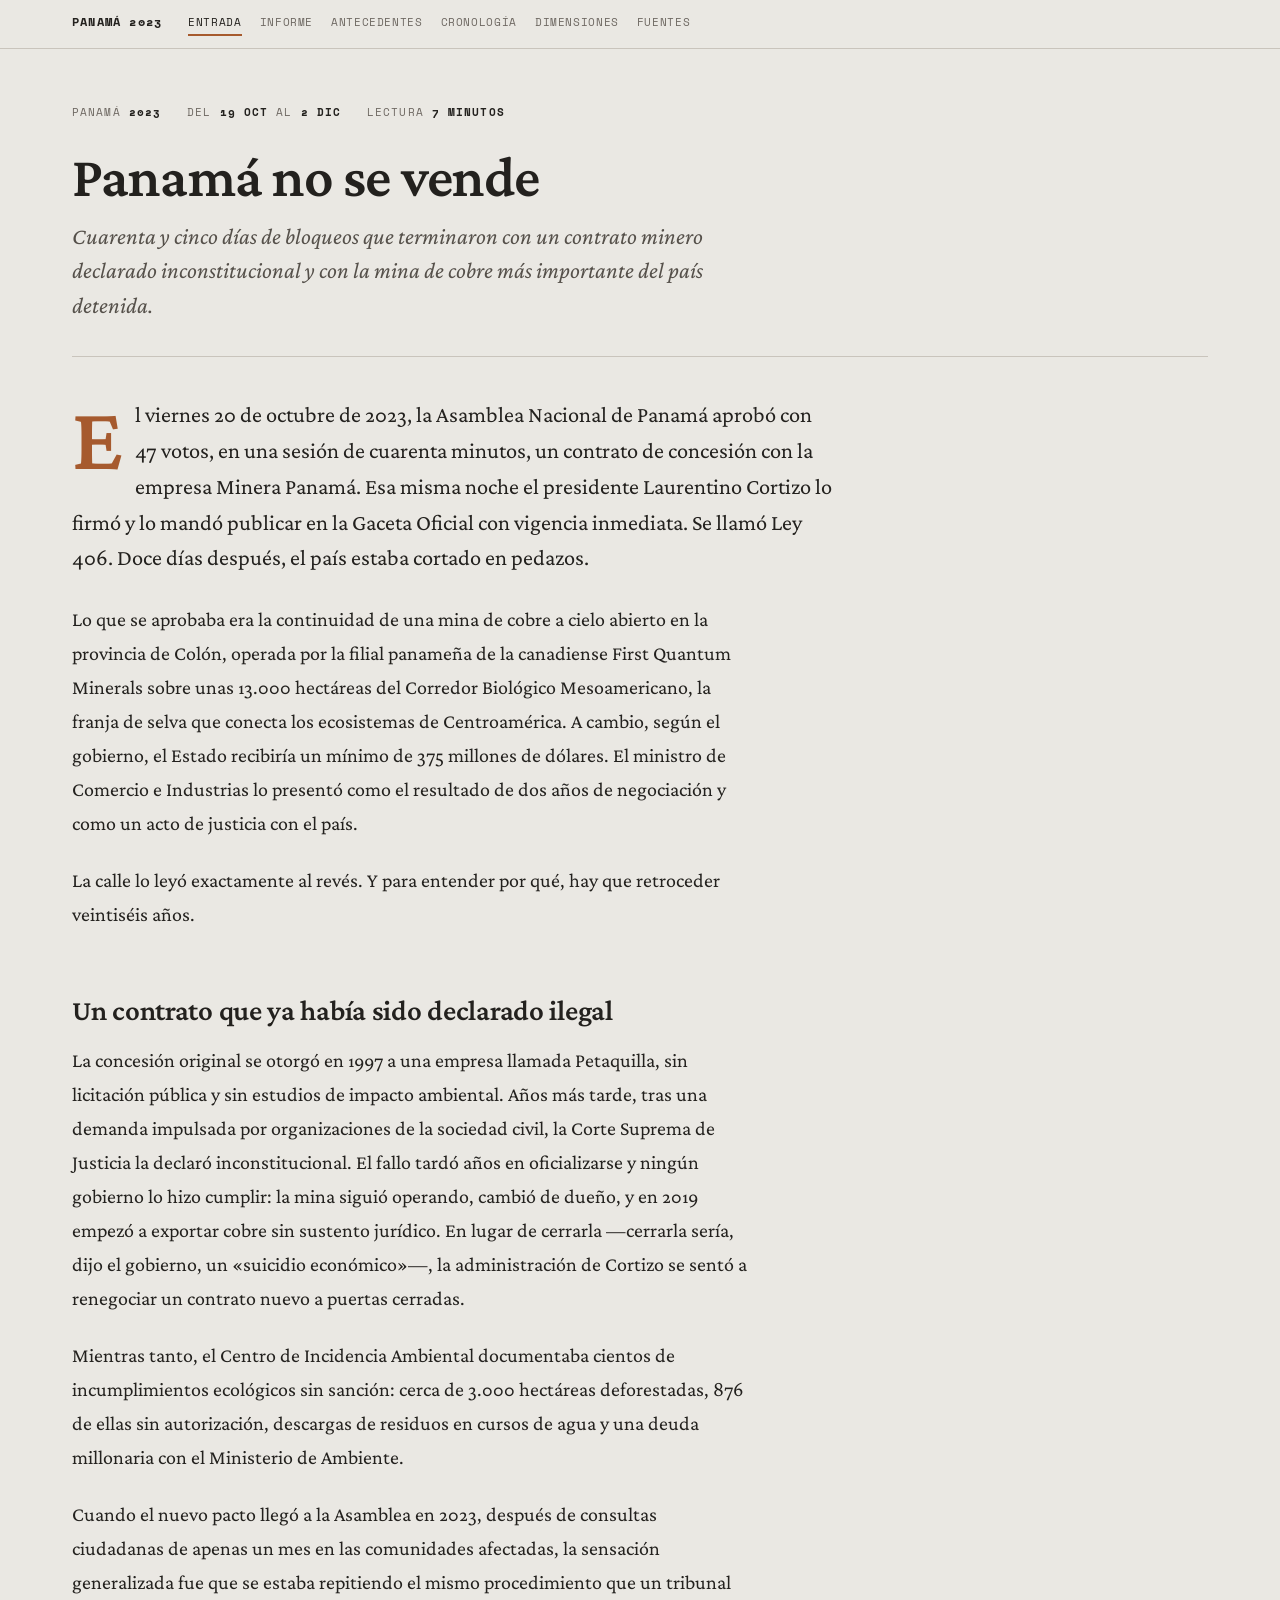
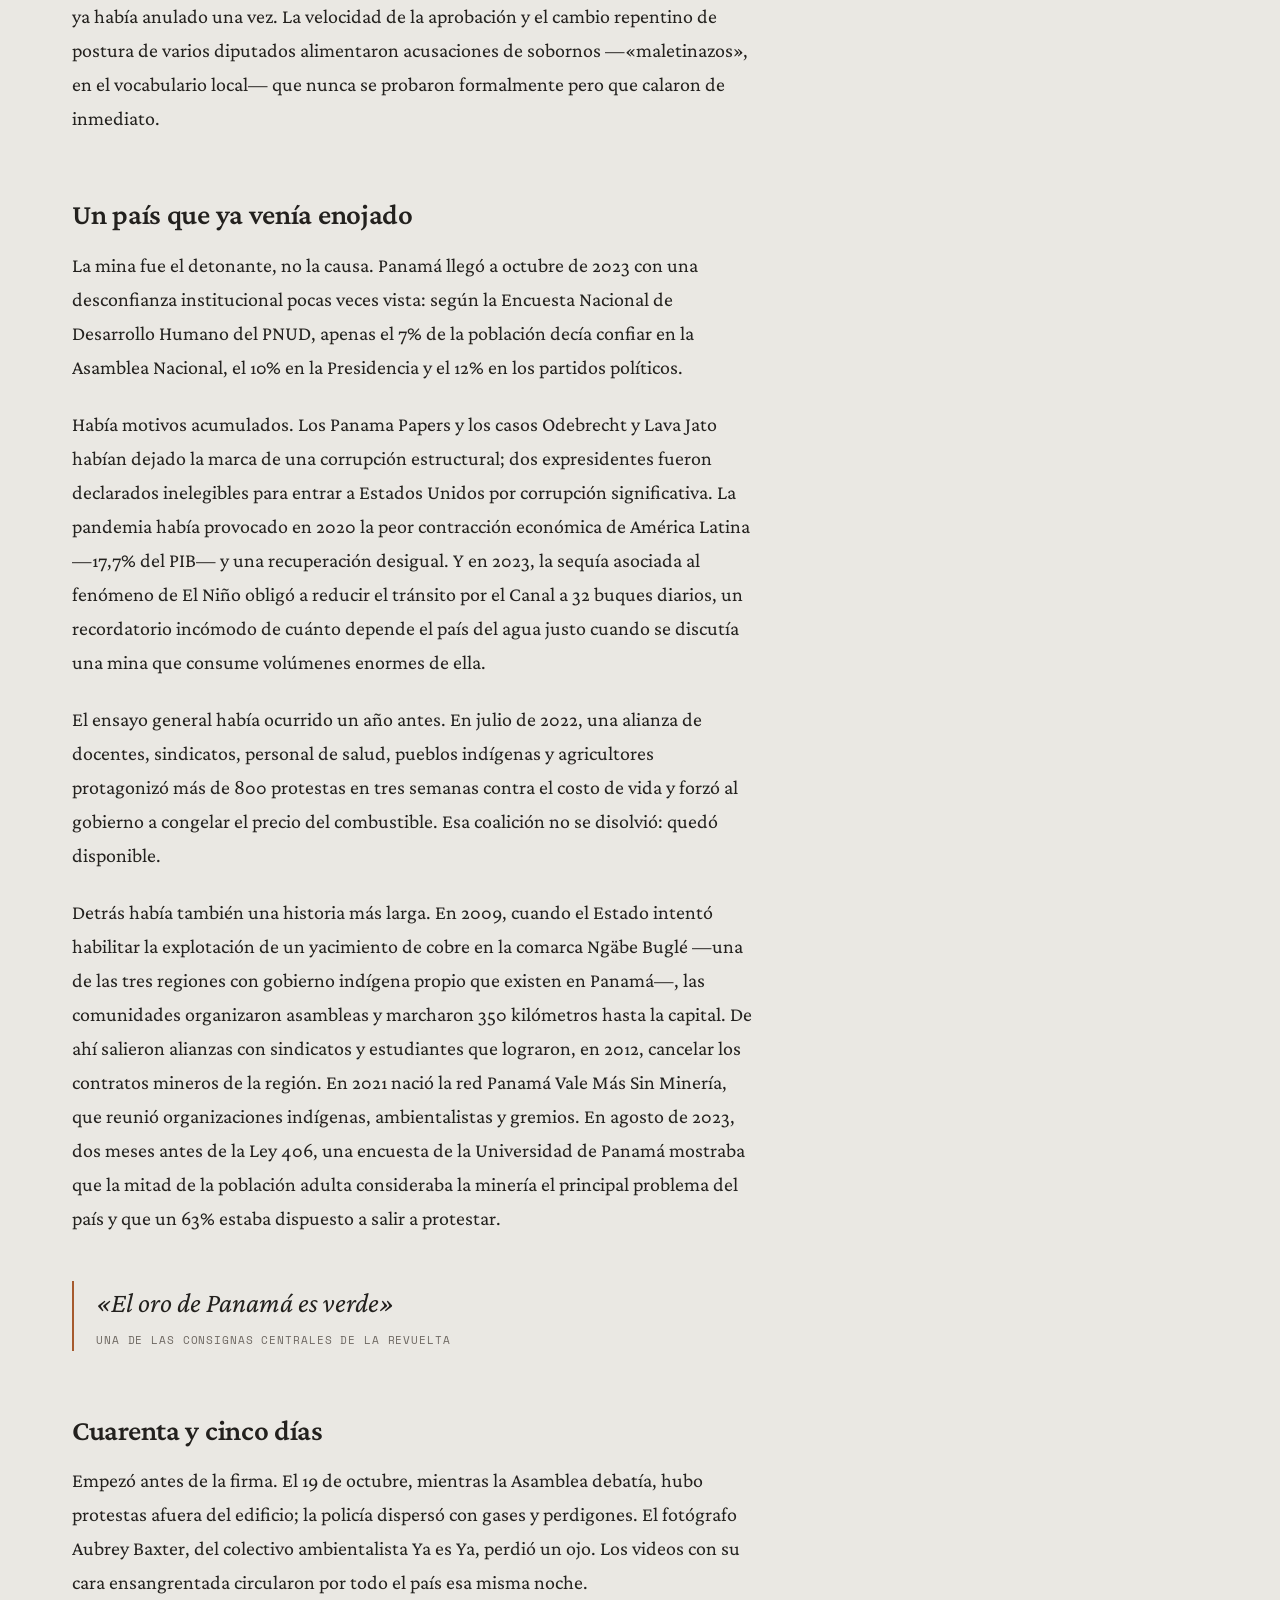
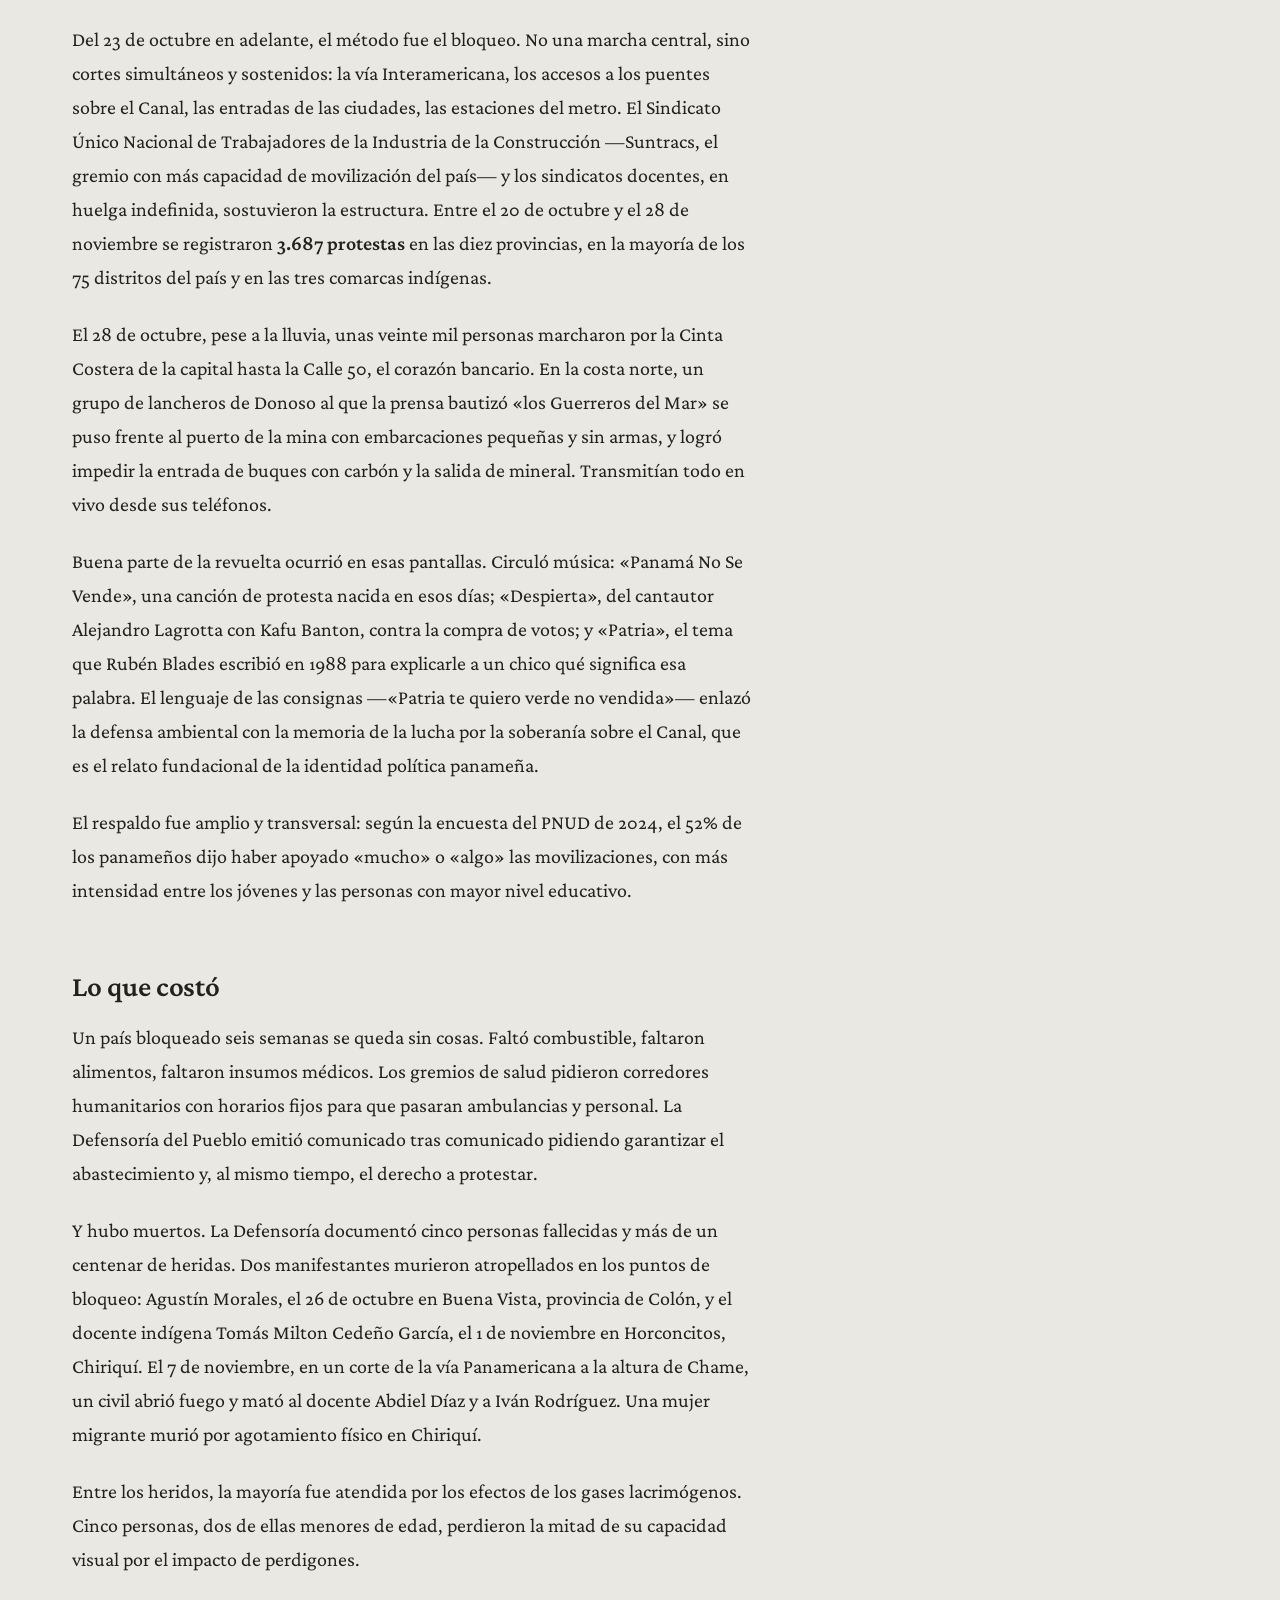
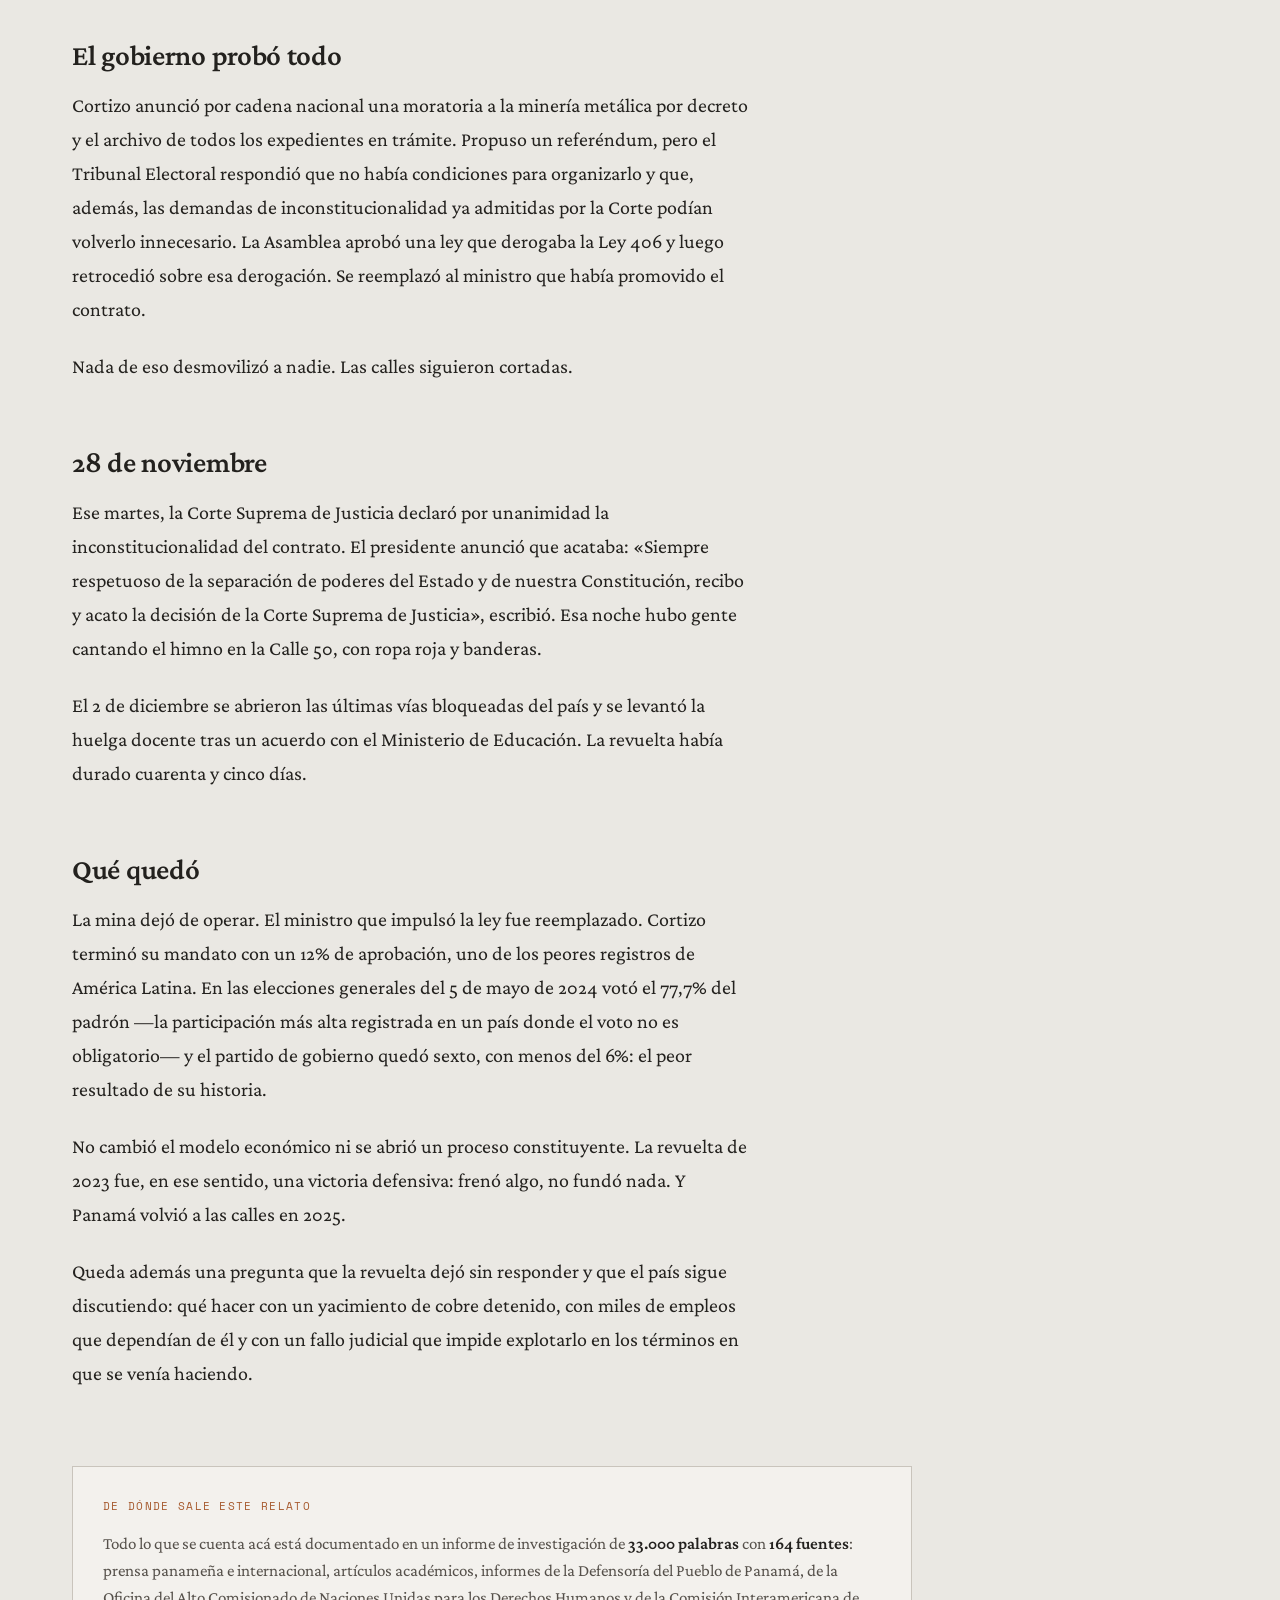
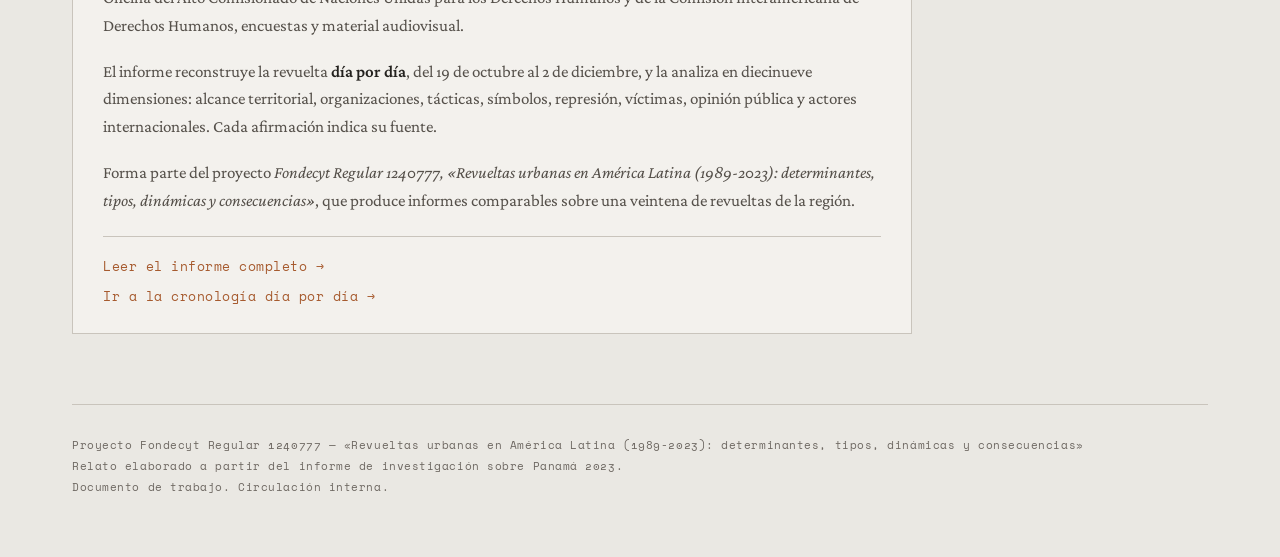
==== index.html @ fc060b1b "Informe Panamá 2023 en versión web Entrada de divulgación (relato de 1.650 palabras) sobre el inform" ====
<!doctype html>
<html lang="es">
<head>
  <meta charset="utf-8">
  <meta name="viewport" content="width=device-width, initial-scale=1">
  <title>Panamá no se vende · La revuelta de 2023</title>
  <meta name="description" content="Cuarenta y cinco días de 2023 que terminaron con el contrato minero declarado inconstitucional y la mina detenida. Relato basado en un informe de investigación de 33.000 palabras.">
  <meta name="robots" content="noindex, nofollow">
  <meta property="og:title" content="Panamá no se vende · La revuelta de 2023">
  <meta property="og:description" content="Un contrato aprobado en cuarenta minutos, cuarenta y cinco días de bloqueos y un fallo unánime de la Corte Suprema.">
  <meta property="og:type" content="article">
  <link rel="preconnect" href="https://fonts.googleapis.com">
  <link rel="preconnect" href="https://fonts.gstatic.com" crossorigin>
  <link href="https://fonts.googleapis.com/css2?family=Crimson+Pro:ital,wght@0,400;0,600;1,400;1,600&family=Space+Mono:wght@400;700&display=swap" rel="stylesheet">
  <link rel="stylesheet" href="estilos.css">
</head>
<body>

  <header class="barra">
    <div class="barra-interna">
      <a class="marca" href="index.html">Panamá 2023</a>
      <nav>
        <a href="index.html" aria-current="page">Entrada</a>
        <a href="informe.html">Informe</a>
        <a href="antecedentes.html">Antecedentes</a>
        <a href="cronologia.html">Cronología</a>
        <a href="dimensiones.html">Dimensiones</a>
        <a href="fuentes.html">Fuentes</a>
      </nav>
    </div>
  </header>

  <div class="envoltorio">

    <div class="encabezado">
      <div class="ficha">
        <span>Panamá <b>2023</b></span>
        <span>Del <b>19 oct</b> al <b>2 dic</b></span>
        <span>Lectura <b>7 minutos</b></span>
      </div>
      <h1>Panamá no se vende</h1>
      <p class="bajada">Cuarenta y cinco días de bloqueos que terminaron con un contrato minero declarado inconstitucional y con la mina de cobre más importante del país detenida.</p>
    </div>

    <article class="pieza">

      <p class="lead">El viernes 20 de octubre de 2023, la Asamblea Nacional de Panamá aprobó con 47 votos, en una sesión de cuarenta minutos, un contrato de concesión con la empresa Minera Panamá. Esa misma noche el presidente Laurentino Cortizo lo firmó y lo mandó publicar en la Gaceta Oficial con vigencia inmediata. Se llamó Ley 406. Doce días después, el país estaba cortado en pedazos.</p>

      <p>Lo que se aprobaba era la continuidad de una mina de cobre a cielo abierto en la provincia de Colón, operada por la filial panameña de la canadiense First Quantum Minerals sobre unas 13.000 hectáreas del Corredor Biológico Mesoamericano, la franja de selva que conecta los ecosistemas de Centroamérica. A cambio, según el gobierno, el Estado recibiría un mínimo de 375 millones de dólares. El ministro de Comercio e Industrias lo presentó como el resultado de dos años de negociación y como un acto de justicia con el país.</p>

      <p>La calle lo leyó exactamente al revés. Y para entender por qué, hay que retroceder veintiséis años.</p>

      <h2>Un contrato que ya había sido declarado ilegal</h2>

      <p>La concesión original se otorgó en 1997 a una empresa llamada Petaquilla, sin licitación pública y sin estudios de impacto ambiental. Años más tarde, tras una demanda impulsada por organizaciones de la sociedad civil, la Corte Suprema de Justicia la declaró inconstitucional. El fallo tardó años en oficializarse y ningún gobierno lo hizo cumplir: la mina siguió operando, cambió de dueño, y en 2019 empezó a exportar cobre sin sustento jurídico. En lugar de cerrarla —cerrarla sería, dijo el gobierno, un «suicidio económico»—, la administración de Cortizo se sentó a renegociar un contrato nuevo a puertas cerradas.</p>

      <p>Mientras tanto, el Centro de Incidencia Ambiental documentaba cientos de incumplimientos ecológicos sin sanción: cerca de 3.000 hectáreas deforestadas, 876 de ellas sin autorización, descargas de residuos en cursos de agua y una deuda millonaria con el Ministerio de Ambiente.</p>

      <p>Cuando el nuevo pacto llegó a la Asamblea en 2023, después de consultas ciudadanas de apenas un mes en las comunidades afectadas, la sensación generalizada fue que se estaba repitiendo el mismo procedimiento que un tribunal ya había anulado una vez. La velocidad de la aprobación y el cambio repentino de postura de varios diputados alimentaron acusaciones de sobornos —«maletinazos», en el vocabulario local— que nunca se probaron formalmente pero que calaron de inmediato.</p>

      <h2>Un país que ya venía enojado</h2>

      <p>La mina fue el detonante, no la causa. Panamá llegó a octubre de 2023 con una desconfianza institucional pocas veces vista: según la Encuesta Nacional de Desarrollo Humano del PNUD, apenas el 7% de la población decía confiar en la Asamblea Nacional, el 10% en la Presidencia y el 12% en los partidos políticos.</p>

      <p>Había motivos acumulados. Los Panama Papers y los casos Odebrecht y Lava Jato habían dejado la marca de una corrupción estructural; dos expresidentes fueron declarados inelegibles para entrar a Estados Unidos por corrupción significativa. La pandemia había provocado en 2020 la peor contracción económica de América Latina —17,7% del PIB— y una recuperación desigual. Y en 2023, la sequía asociada al fenómeno de El Niño obligó a reducir el tránsito por el Canal a 32 buques diarios, un recordatorio incómodo de cuánto depende el país del agua justo cuando se discutía una mina que consume volúmenes enormes de ella.</p>

      <p>El ensayo general había ocurrido un año antes. En julio de 2022, una alianza de docentes, sindicatos, personal de salud, pueblos indígenas y agricultores protagonizó más de 800 protestas en tres semanas contra el costo de vida y forzó al gobierno a congelar el precio del combustible. Esa coalición no se disolvió: quedó disponible.</p>

      <p>Detrás había también una historia más larga. En 2009, cuando el Estado intentó habilitar la explotación de un yacimiento de cobre en la comarca Ngäbe Buglé —una de las tres regiones con gobierno indígena propio que existen en Panamá—, las comunidades organizaron asambleas y marcharon 350 kilómetros hasta la capital. De ahí salieron alianzas con sindicatos y estudiantes que lograron, en 2012, cancelar los contratos mineros de la región. En 2021 nació la red Panamá Vale Más Sin Minería, que reunió organizaciones indígenas, ambientalistas y gremios. En agosto de 2023, dos meses antes de la Ley 406, una encuesta de la Universidad de Panamá mostraba que la mitad de la población adulta consideraba la minería el principal problema del país y que un 63% estaba dispuesto a salir a protestar.</p>

      <div class="destacado">
        «El oro de Panamá es verde»
        <cite>Una de las consignas centrales de la revuelta</cite>
      </div>

      <h2>Cuarenta y cinco días</h2>

      <p>Empezó antes de la firma. El 19 de octubre, mientras la Asamblea debatía, hubo protestas afuera del edificio; la policía dispersó con gases y perdigones. El fotógrafo Aubrey Baxter, del colectivo ambientalista Ya es Ya, perdió un ojo. Los videos con su cara ensangrentada circularon por todo el país esa misma noche.</p>

      <p>Del 23 de octubre en adelante, el método fue el bloqueo. No una marcha central, sino cortes simultáneos y sostenidos: la vía Interamericana, los accesos a los puentes sobre el Canal, las entradas de las ciudades, las estaciones del metro. El Sindicato Único Nacional de Trabajadores de la Industria de la Construcción —Suntracs, el gremio con más capacidad de movilización del país— y los sindicatos docentes, en huelga indefinida, sostuvieron la estructura. Entre el 20 de octubre y el 28 de noviembre se registraron <b>3.687 protestas</b> en las diez provincias, en la mayoría de los 75 distritos del país y en las tres comarcas indígenas.</p>

      <p>El 28 de octubre, pese a la lluvia, unas veinte mil personas marcharon por la Cinta Costera de la capital hasta la Calle 50, el corazón bancario. En la costa norte, un grupo de lancheros de Donoso al que la prensa bautizó «los Guerreros del Mar» se puso frente al puerto de la mina con embarcaciones pequeñas y sin armas, y logró impedir la entrada de buques con carbón y la salida de mineral. Transmitían todo en vivo desde sus teléfonos.</p>

      <p>Buena parte de la revuelta ocurrió en esas pantallas. Circuló música: «Panamá No Se Vende», una canción de protesta nacida en esos días; «Despierta», del cantautor Alejandro Lagrotta con Kafu Banton, contra la compra de votos; y «Patria», el tema que Rubén Blades escribió en 1988 para explicarle a un chico qué significa esa palabra. El lenguaje de las consignas —«Patria te quiero verde no vendida»— enlazó la defensa ambiental con la memoria de la lucha por la soberanía sobre el Canal, que es el relato fundacional de la identidad política panameña.</p>

      <p>El respaldo fue amplio y transversal: según la encuesta del PNUD de 2024, el 52% de los panameños dijo haber apoyado «mucho» o «algo» las movilizaciones, con más intensidad entre los jóvenes y las personas con mayor nivel educativo.</p>

      <h2>Lo que costó</h2>

      <p>Un país bloqueado seis semanas se queda sin cosas. Faltó combustible, faltaron alimentos, faltaron insumos médicos. Los gremios de salud pidieron corredores humanitarios con horarios fijos para que pasaran ambulancias y personal. La Defensoría del Pueblo emitió comunicado tras comunicado pidiendo garantizar el abastecimiento y, al mismo tiempo, el derecho a protestar.</p>

      <p>Y hubo muertos. La Defensoría documentó cinco personas fallecidas y más de un centenar de heridas. Dos manifestantes murieron atropellados en los puntos de bloqueo: Agustín Morales, el 26 de octubre en Buena Vista, provincia de Colón, y el docente indígena Tomás Milton Cedeño García, el 1 de noviembre en Horconcitos, Chiriquí. El 7 de noviembre, en un corte de la vía Panamericana a la altura de Chame, un civil abrió fuego y mató al docente Abdiel Díaz y a Iván Rodríguez. Una mujer migrante murió por agotamiento físico en Chiriquí.</p>

      <p>Entre los heridos, la mayoría fue atendida por los efectos de los gases lacrimógenos. Cinco personas, dos de ellas menores de edad, perdieron la mitad de su capacidad visual por el impacto de perdigones.</p>

      <h2>El gobierno probó todo</h2>

      <p>Cortizo anunció por cadena nacional una moratoria a la minería metálica por decreto y el archivo de todos los expedientes en trámite. Propuso un referéndum, pero el Tribunal Electoral respondió que no había condiciones para organizarlo y que, además, las demandas de inconstitucionalidad ya admitidas por la Corte podían volverlo innecesario. La Asamblea aprobó una ley que derogaba la Ley 406 y luego retrocedió sobre esa derogación. Se reemplazó al ministro que había promovido el contrato.</p>

      <p>Nada de eso desmovilizó a nadie. Las calles siguieron cortadas.</p>

      <h2>28 de noviembre</h2>

      <p>Ese martes, la Corte Suprema de Justicia declaró por unanimidad la inconstitucionalidad del contrato. El presidente anunció que acataba: «Siempre respetuoso de la separación de poderes del Estado y de nuestra Constitución, recibo y acato la decisión de la Corte Suprema de Justicia», escribió. Esa noche hubo gente cantando el himno en la Calle 50, con ropa roja y banderas.</p>

      <p>El 2 de diciembre se abrieron las últimas vías bloqueadas del país y se levantó la huelga docente tras un acuerdo con el Ministerio de Educación. La revuelta había durado cuarenta y cinco días.</p>

      <h2>Qué quedó</h2>

      <p>La mina dejó de operar. El ministro que impulsó la ley fue reemplazado. Cortizo terminó su mandato con un 12% de aprobación, uno de los peores registros de América Latina. En las elecciones generales del 5 de mayo de 2024 votó el 77,7% del padrón —la participación más alta registrada en un país donde el voto no es obligatorio— y el partido de gobierno quedó sexto, con menos del 6%: el peor resultado de su historia.</p>

      <p>No cambió el modelo económico ni se abrió un proceso constituyente. La revuelta de 2023 fue, en ese sentido, una victoria defensiva: frenó algo, no fundó nada. Y Panamá volvió a las calles en 2025.</p>

      <p>Queda además una pregunta que la revuelta dejó sin responder y que el país sigue discutiendo: qué hacer con un yacimiento de cobre detenido, con miles de empleos que dependían de él y con un fallo judicial que impide explotarlo en los términos en que se venía haciendo.</p>

    </article>

    <div class="puerta">
      <span class="etiqueta">De dónde sale este relato</span>
      <p>Todo lo que se cuenta acá está documentado en un informe de investigación de <b>33.000 palabras</b> con <b>164 fuentes</b>: prensa panameña e internacional, artículos académicos, informes de la Defensoría del Pueblo de Panamá, de la Oficina del Alto Comisionado de Naciones Unidas para los Derechos Humanos y de la Comisión Interamericana de Derechos Humanos, encuestas y material audiovisual.</p>
      <p>El informe reconstruye la revuelta <b>día por día</b>, del 19 de octubre al 2 de diciembre, y la analiza en diecinueve dimensiones: alcance territorial, organizaciones, tácticas, símbolos, represión, víctimas, opinión pública y actores internacionales. Cada afirmación indica su fuente.</p>
      <p>Forma parte del proyecto <em>Fondecyt Regular 1240777, «Revueltas urbanas en América Latina (1989-2023): determinantes, tipos, dinámicas y consecuencias»</em>, que produce informes comparables sobre una veintena de revueltas de la región.</p>
      <p class="acceso">
        <a href="informe.html">Leer el informe completo →</a>
        <a href="cronologia.html">Ir a la cronología día por día →</a>
      </p>
    </div>

    <footer>
      Proyecto Fondecyt Regular 1240777 — «Revueltas urbanas en América Latina (1989-2023): determinantes, tipos, dinámicas y consecuencias»<br>
      Relato elaborado a partir del informe de investigación sobre Panamá 2023.<br>
      Documento de trabajo. Circulación interna.
    </footer>

  </div>

</body>
</html>
---- estilos.css ----
/* =========================================================================
   Informe sobre la revuelta urbana en Panamá, 2023
   Estética: "Expediente"
   Toda la apariencia del sitio vive en este archivo. Si querés cambiar un
   color o un tamaño de letra, se cambia acá una vez y se aplica a las
   cinco páginas.
   ========================================================================= */

/* ---- 1. Las variables -------------------------------------------------
   Son los colores y medidas con nombre. En vez de escribir #A65A2E en
   cuarenta lugares, lo escribimos una vez acá y después lo llamamos
   var(--cobre). Cambiás esta línea y cambia todo el sitio.            */

:root {
  --papel:        #EAE8E3;  /* fondo: gris papel, no blanco puro */
  --papel-alto:   #F3F1ED;  /* fondo de bloques destacados */
  --tinta:        #23211E;  /* texto principal, casi negro */
  --tinta-suave:  #55504A;  /* bajadas, texto secundario */
  --tinta-tenue:  #6E6862;  /* citas, créditos, metadata */
  --linea:        #C9C4BC;  /* separadores */

  --cobre:        #A65A2E;  /* el acento: el metal en disputa */
  --verdin:       #4E7A63;  /* el cobre oxidado: enlaces ya visitados */

  --serif: 'Crimson Pro', Georgia, 'Times New Roman', serif;
  --mono:  'Space Mono', 'Courier New', monospace;

  --columna: 34em;          /* ancho de lectura: ~68 caracteres por línea */
}

/* ---- 2. Base ---------------------------------------------------------- */

* { box-sizing: border-box; }

html { -webkit-text-size-adjust: 100%; }

body {
  margin: 0;
  background: var(--papel);
  color: var(--tinta);
  font-family: var(--serif);
  /* la letra crece con la pantalla: en celular 17,5px da ~40 caracteres
     por línea, que es lo cómodo ahí; en escritorio 20px da ~68 */
  font-size: 17.5px;
  line-height: 1.68;
  /* ligaduras y números viejos: detalle tipográfico de libro */
  font-feature-settings: "onum" 1, "liga" 1;
}

@media (min-width: 480px) { body { font-size: 18.5px; line-height: 1.7; } }
@media (min-width: 720px) { body { font-size: 20px; } }

p { margin: 0 0 1.15em; }
em  { font-style: italic; }
strong { font-weight: 600; }

a {
  color: var(--cobre);
  text-decoration: none;
  border-bottom: 1px solid rgba(166, 90, 46, .35);
}
a:hover { border-bottom-color: var(--cobre); }
a:visited { color: var(--verdin); border-bottom-color: rgba(78, 122, 99, .35); }

img { max-width: 100%; height: auto; display: block; }

/* ---- 3. Estructura de página ------------------------------------------ */

.envoltorio { max-width: 1180px; margin: 0 auto; padding: 0 22px; }

.columna { max-width: var(--columna); }

/* La regla más importante de todo el archivo: el texto NUNCA se estira más
   allá de la columna de lectura. Una línea de 130 caracteres es ilegible;
   el ojo se pierde al volver al principio del renglón. Los gráficos sí
   pueden salirse, porque son anchos por naturaleza.                     */
.envoltorio > p,
.envoltorio > h2,
.envoltorio > .pregunta,
.envoltorio > .sin-info,
.cronologia-cuerpo > p,
.cronologia-cuerpo > h2,
.cronologia-cuerpo > .pregunta,
.cronologia-cuerpo > .sin-info,
.dia-texto > p { max-width: var(--columna); }

/* la barra de navegación de arriba, igual en las cinco páginas */
.barra {
  border-bottom: 1px solid var(--linea);
  background: var(--papel);
  position: sticky; top: 0; z-index: 40;
}
.barra-interna {
  max-width: 1180px; margin: 0 auto; padding: 12px 22px;
  display: flex; flex-wrap: wrap; gap: 10px 26px; align-items: baseline;
}
.barra .marca {
  font-family: var(--mono); font-size: 12px; font-weight: 700;
  letter-spacing: .1em; text-transform: uppercase;
  color: var(--tinta); border: none;
}
.barra nav { display: flex; gap: 8px 14px; flex-wrap: wrap; }
@media (min-width: 720px) { .barra nav { gap: 18px; } }
.barra nav a {
  font-family: var(--mono); font-size: 10.5px; letter-spacing: .06em;
  text-transform: uppercase; color: var(--tinta-tenue); border: none;
  padding-bottom: 2px;
}
.barra nav a:hover { color: var(--cobre); }
.barra nav a[aria-current="page"] {
  color: var(--tinta); border-bottom: 2px solid var(--cobre);
}

/* ---- 4. Encabezado de cada página -------------------------------------- */

.encabezado { padding: 54px 0 34px; border-bottom: 1px solid var(--linea); margin-bottom: 40px; }

.ficha {
  font-family: var(--mono); font-size: 11px; letter-spacing: .1em;
  text-transform: uppercase; color: var(--tinta-tenue);
  display: flex; flex-wrap: wrap; gap: 8px 26px; margin-bottom: 24px;
}
.ficha b { color: var(--tinta); font-weight: 700; }

h1 {
  font-family: var(--serif); font-weight: 600;
  font-size: clamp(38px, 7vw, 58px); line-height: 1.06;
  letter-spacing: -.015em; margin: 0 0 .2em;
}

.bajada {
  font-size: clamp(20px, 3.2vw, 23px); line-height: 1.5;
  font-style: italic; color: var(--tinta-suave);
  max-width: 29em; margin: 0;
}

/* ---- 5. Títulos internos ----------------------------------------------- */

h2 {
  font-family: var(--serif); font-weight: 600;
  font-size: clamp(27px, 4.5vw, 34px); line-height: 1.18;
  margin: 68px 0 8px; letter-spacing: -.01em;
}
h2:first-child { margin-top: 0; }

/* el número de pregunta del template (1.1, 2.7, 3.12) */
.pregunta { margin: 54px 0 20px; }
.pregunta .codigo {
  font-family: var(--mono); font-size: 12px; font-weight: 700;
  letter-spacing: .1em; color: var(--cobre); display: block; margin-bottom: 7px;
}
.pregunta h3 {
  font-family: var(--serif); font-weight: 600; font-size: 23px;
  line-height: 1.32; margin: 0; color: var(--tinta);
}
/* en el Word algunas preguntas del template quedaron en cursiva y otras no;
   acá se muestran todas igual, que para eso son la misma cosa */
.pregunta h3 em { font-style: normal; }

/* al saltar a un ancla, que el título no quede tapado por la barra fija */
.pregunta, .dia, h2[id] { scroll-margin-top: 78px; }
/* el enlace ancla que aparece al pasar el mouse por una pregunta */
.pregunta .ancla {
  font-family: var(--mono); font-size: 12px; color: var(--linea);
  border: none; margin-left: 8px; opacity: 0;
}
.pregunta:hover .ancla { opacity: 1; }
.pregunta .ancla:hover { color: var(--cobre); }

/* ---- 6. Las citas de Mendeley ------------------------------------------
   Son 228. Si se ven como el resto del texto, lo ensucian; si gritan,
   distraen. Van en mono, un punto más chicas y en gris: se leen como
   aparato crítico, no como prosa.                                      */

.cita {
  font-family: var(--mono); font-size: .74em; color: var(--tinta-tenue);
  letter-spacing: -.01em;
  /* algunas citas agrupan siete referencias: tienen que poder cortarse
     al final del renglón o rompen el ancho de la página */
  overflow-wrap: break-word;
}

/* ---- 7. Gráficos ------------------------------------------------------- */

figure {
  margin: 40px 0; padding: 22px 22px 18px;
  background: var(--papel-alto); border: 1px solid var(--linea);
  /* los gráficos se salen de la columna de texto: son anchos y lo necesitan */
  max-width: 46em;
}
figcaption {
  font-family: var(--mono); font-size: 11px; letter-spacing: .06em;
  text-transform: uppercase; color: var(--tinta-tenue);
  margin-top: 14px; padding-top: 10px; border-top: 1px solid var(--linea);
}
figcaption b { color: var(--tinta); font-weight: 700; }

/* ---- 8. La cronología --------------------------------------------------- */

.semana {
  font-family: var(--mono); font-size: 12px; font-weight: 700;
  letter-spacing: .14em; text-transform: uppercase; color: var(--tinta);
  margin: 70px 0 6px; padding-top: 22px; border-top: 2px solid var(--tinta);
}
.semana span { color: var(--cobre); }

.dia {
  display: grid; grid-template-columns: 1fr; gap: 4px;
  padding: 26px 0; border-top: 1px solid var(--linea);
}
.sello {
  font-family: var(--mono); font-size: 12px; line-height: 1.45;
  text-transform: uppercase; letter-spacing: .06em; color: var(--cobre);
}
.sello b {
  font-family: var(--serif); font-size: 30px; font-weight: 600;
  color: var(--tinta); letter-spacing: -.02em; margin-right: 8px;
}
.dia-texto > p:last-child { margin-bottom: 0; }

/* en pantallas anchas la fecha se va al margen izquierdo */
@media (min-width: 900px) {
  .dia { grid-template-columns: 108px minmax(0, var(--columna)); gap: 0 34px; }
  .sello { padding-top: 8px; }
  .sello b { display: block; font-size: 34px; margin: 0; line-height: 1; }
}

/* ---- 9. El riel de fechas ----------------------------------------------
   El índice lateral que muestra dónde estás parado dentro de los 45 días.
   En celular no aparece: sería un estorbo en una pantalla angosta.     */

.riel { display: none; }

@media (min-width: 1120px) {
  .con-riel { display: grid; grid-template-columns: 1fr 172px; gap: 60px; align-items: start; }
  .riel {
    display: block; position: sticky; top: 78px;
    max-height: calc(100vh - 110px); overflow-y: auto;
    font-family: var(--mono); font-size: 11px; letter-spacing: .04em;
    border-left: 1px solid var(--linea); padding-left: 16px;
  }
  .riel-titulo {
    text-transform: uppercase; color: var(--tinta-tenue);
    letter-spacing: .12em; margin-bottom: 12px;
  }
  .riel a { display: block; color: var(--tinta-tenue); border: none; padding: 2px 0; }
  /* al buscar, las fechas con coincidencias se encienden en cobre:
     el índice se vuelve un mapa de cuándo aparece el término */
  .riel a.coincide { color: var(--cobre); font-weight: 700; }
  .riel a.coincide::after { content: " ●"; font-size: 8px; vertical-align: 1px; }
  .riel a:hover { color: var(--cobre); }
  .riel a.activo { color: var(--tinta); font-weight: 700; }
  .riel a.activo::before {
    content: "▸ "; color: var(--cobre);
  }
  .riel .riel-semana {
    text-transform: uppercase; color: var(--tinta); font-weight: 700;
    margin: 16px 0 5px; letter-spacing: .1em;
  }
}

/* ---- 10. El buscador de la cronología ---------------------------------- */

.buscador { margin: 30px 0 10px; }
.buscador label {
  display: block; font-family: var(--mono); font-size: 11px;
  letter-spacing: .1em; text-transform: uppercase;
  color: var(--tinta-tenue); margin-bottom: 8px;
}
.buscador input {
  width: 100%; max-width: 30em; padding: 11px 14px;
  font-family: var(--mono); font-size: 14px; color: var(--tinta);
  background: var(--papel-alto);
  border: 1px solid var(--linea); border-radius: 0;
}
.buscador input:focus { outline: 2px solid var(--cobre); outline-offset: -1px; }
.buscador .resultado {
  font-family: var(--mono); font-size: 11.5px; line-height: 2; color: var(--tinta-tenue);
  margin-top: 10px; min-height: 1.2em; max-width: 46em;
}
.buscador .resultado b { color: var(--tinta); font-weight: 700; }
.buscador .resultado a {
  color: var(--cobre); border-bottom: none;
  white-space: nowrap; padding: 2px 0;
}
.buscador .resultado a:hover { border-bottom: 1px solid var(--cobre); }
.buscador .resultado a:visited { color: var(--cobre); }
mark { background: rgba(166, 90, 46, .22); color: inherit; padding: 0 2px; }
.oculto { display: none; }

/* ---- 11. Bloques especiales -------------------------------------------- */

/* dato duro destacado */
.dato {
  border-left: 2px solid var(--cobre); padding: 4px 0 4px 20px;
  margin: 34px 0; max-width: var(--columna);
}
.dato strong {
  display: block; font-family: var(--mono); font-size: 27px;
  font-weight: 700; color: var(--cobre); line-height: 1.15; letter-spacing: -.02em;
}
.dato span { font-style: italic; color: var(--tinta-suave); font-size: 17px; }

/* aviso: uso interno, versión, advertencias */
.aviso {
  border: 1px solid var(--linea); background: var(--papel-alto);
  padding: 20px 22px; margin: 40px 0; max-width: var(--columna);
  font-size: 17px; color: var(--tinta-suave);
}
.aviso .etiqueta {
  font-family: var(--mono); font-size: 11px; letter-spacing: .12em;
  text-transform: uppercase; color: var(--cobre); display: block; margin-bottom: 8px;
}

/* "no se encontró información": la honestidad del informe, marcada */
.sin-info {
  font-family: var(--mono); font-size: 13px; color: var(--tinta-tenue);
  letter-spacing: .04em; border-left: 2px solid var(--linea); padding-left: 16px;
}

/* ---- 11 bis. La pieza de entrada ---------------------------------------
   Es el relato para quien llega sin saber nada de Panamá. Usa la misma
   paleta y la misma tipografía que el informe —es la misma casa— pero se
   permite gestos que en un informe de investigación estarían fuera de
   lugar: una capitular, una consigna destacada, subtítulos narrativos. */

.pieza > p,
.pieza > h2,
.pieza > .destacado { max-width: var(--columna); }

.pieza > h2 {
  font-size: clamp(24px, 4vw, 29px);
  margin: 62px 0 16px;
}

.pieza .lead { font-size: 1.12em; line-height: 1.6; }

/* capitular: el gesto editorial más viejo que existe, y todavía funciona */
.pieza .lead::first-letter {
  float: left; font-weight: 600; font-size: 4.1em; line-height: .82;
  padding: 4px 12px 0 0; color: var(--cobre);
}

/* en celular la capitular se come demasiado ancho y deja tres renglones
   desalineados: se achica para que solo abrace dos */
@media (max-width: 520px) {
  .pieza .lead::first-letter { font-size: 3.2em; padding: 3px 9px 0 0; }
}

.pieza b { font-weight: 600; }

.destacado {
  margin: 46px 0; padding: 4px 0 4px 22px;
  border-left: 2px solid var(--cobre);
  font-size: clamp(23px, 3.6vw, 28px); line-height: 1.3;
  font-style: italic; color: var(--tinta);
}
.destacado cite {
  display: block; margin-top: 12px;
  font-family: var(--mono); font-size: 11px; font-style: normal;
  letter-spacing: .08em; text-transform: uppercase; color: var(--tinta-tenue);
}

/* la puerta al informe completo: lo que convierte al relato en algo
   verificable en vez de un texto que hay que creer */
.puerta {
  margin: 76px 0 0; padding: 30px 30px 26px;
  background: var(--papel-alto); border: 1px solid var(--linea);
  max-width: 42em;
}
.puerta .etiqueta {
  font-family: var(--mono); font-size: 11px; letter-spacing: .12em;
  text-transform: uppercase; color: var(--cobre); display: block; margin-bottom: 14px;
}
.puerta p { font-size: 17px; line-height: 1.6; color: var(--tinta-suave); }
.puerta b { color: var(--tinta); font-weight: 600; }
.puerta .acceso {
  display: flex; flex-direction: column; gap: 10px;
  margin: 22px 0 0; padding-top: 20px; border-top: 1px solid var(--linea);
}
.puerta .acceso a {
  font-family: var(--mono); font-size: 12.5px; letter-spacing: .04em;
  border-bottom: none; color: var(--cobre);
}
.puerta .acceso a:hover { text-decoration: underline; }

/* ---- 11 ter. Índice de preguntas y listas reales ----------------------- */

/* El índice que abre las secciones 1 y 3: diecinueve preguntas son muchas
   para encontrar scrolleando. Cada rótulo sale de las palabras del propio
   informe, no de un resumen. */
.indice-preguntas {
  margin: 0 0 56px; padding: 22px 24px 20px;
  background: var(--papel-alto); border: 1px solid var(--linea);
  max-width: 46em;
}
.indice-preguntas .rotulo {
  font-family: var(--mono); font-size: 11px; letter-spacing: .12em;
  text-transform: uppercase; color: var(--cobre); margin-bottom: 14px;
}
.indice-preguntas ul {
  list-style: none; margin: 0; padding: 0;
  columns: 2; column-gap: 34px;
}
@media (max-width: 640px) { .indice-preguntas ul { columns: 1; } }
.indice-preguntas li { break-inside: avoid; margin-bottom: 7px; }
.indice-preguntas a {
  font-size: 16.5px; line-height: 1.4; color: var(--tinta);
  border-bottom: none; display: block;
}
.indice-preguntas a:hover { color: var(--cobre); }
.indice-preguntas a:visited { color: var(--tinta); }
.indice-preguntas b {
  font-family: var(--mono); font-size: 12px; font-weight: 700;
  color: var(--cobre); margin-right: 5px;
}

/* Las listas de verdad del informe (en todo el documento hay una sola:
   las cuatro alternativas de coordinación de la pregunta 3.4). */
.lista {
  max-width: var(--columna); margin: 0 0 1.3em; padding-left: 1.4em;
  list-style: none;
}
.lista li { position: relative; margin-bottom: .5em; }
.lista li::before {
  content: "—"; position: absolute; left: -1.4em; color: var(--cobre);
}

/* ---- 12. Índice de la portada ------------------------------------------ */

.indice { list-style: none; padding: 0; margin: 44px 0 0; max-width: 40em; }
.indice li { border-top: 1px solid var(--linea); }
.indice li:last-child { border-bottom: 1px solid var(--linea); }
.indice a {
  display: block; padding: 22px 0; border: none; color: var(--tinta);
}
.indice a:hover { color: var(--cobre); }
.indice .numero {
  font-family: var(--mono); font-size: 11px; letter-spacing: .12em;
  color: var(--cobre); display: block; margin-bottom: 6px;
}
.indice .nombre { font-size: 26px; font-weight: 600; line-height: 1.2; display: block; }
.indice .detalle {
  display: block; font-size: 17px; color: var(--tinta-suave);
  font-style: italic; margin-top: 5px;
}

/* ---- 13. Bibliografía --------------------------------------------------- */

.bibliografia { max-width: 44em; }
.bibliografia p {
  font-size: 17px; line-height: 1.55; margin: 0 0 1.1em;
  padding-left: 2.2em; text-indent: -2.2em;  /* sangría francesa, como pide APA */
  /* las URLs largas se cortan donde haga falta en vez de estirar la página */
  overflow-wrap: anywhere;
}
.bibliografia a { border-bottom-color: rgba(166, 90, 46, .22); }

/* ---- 14. Pie y navegación entre páginas -------------------------------- */

.paso {
  display: flex; justify-content: space-between; gap: 20px; flex-wrap: wrap;
  margin: 80px 0 0; padding-top: 24px; border-top: 1px solid var(--linea);
  font-family: var(--mono); font-size: 12px; letter-spacing: .06em;
  text-transform: uppercase;
}
.paso a { border: none; }

footer {
  margin-top: 70px; padding: 30px 0 60px;
  border-top: 1px solid var(--linea);
  font-family: var(--mono); font-size: 11px; line-height: 1.9;
  letter-spacing: .05em; color: var(--tinta-tenue);
}
footer a { color: var(--tinta-tenue); }

/* ---- 15. Impresión -----------------------------------------------------
   Alguien va a imprimir esto para leerlo. Que salga bien.              */

@media print {
  body { background: #fff; font-size: 11pt; }
  .barra, .riel, .buscador, .paso { display: none; }
  .con-riel { display: block; }
  figure { break-inside: avoid; border: 1px solid #ccc; }
  .dia { break-inside: avoid; }
  a { color: inherit; border: none; }
  .cita { color: #555; }
}
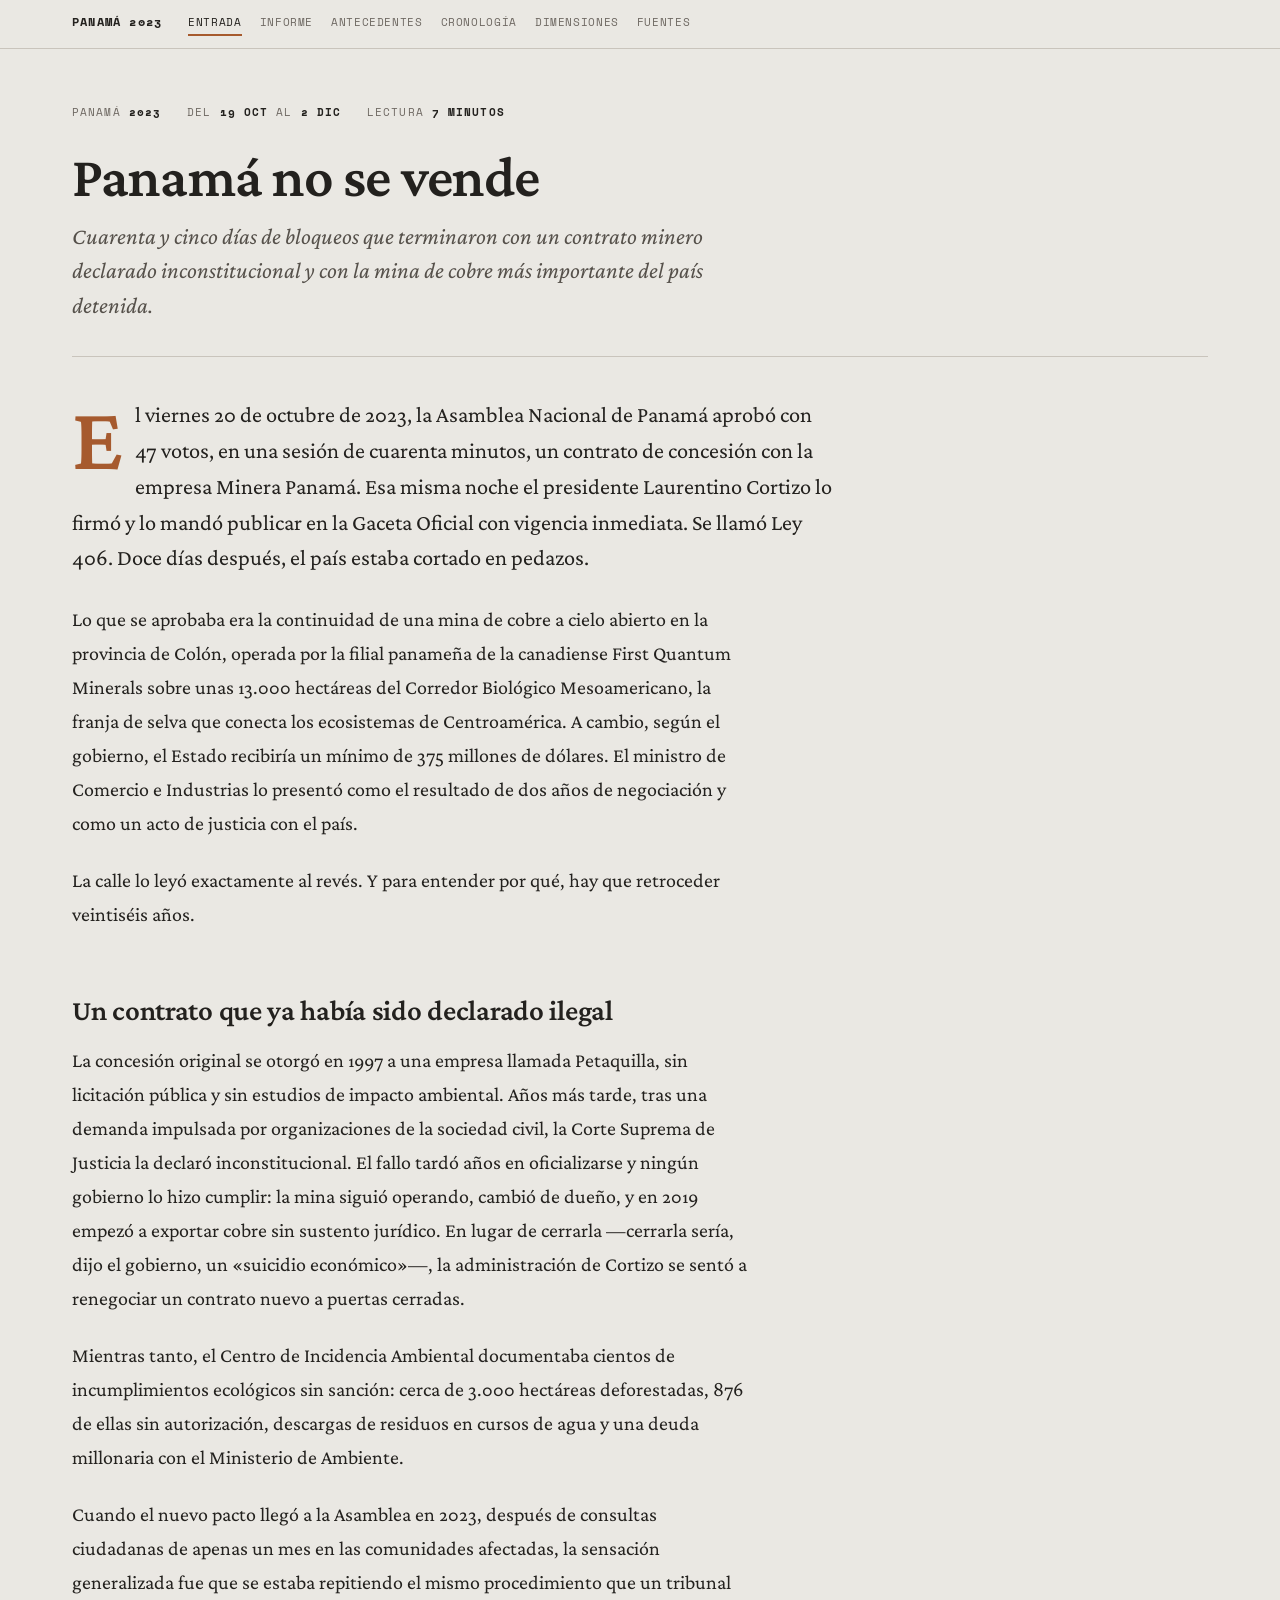
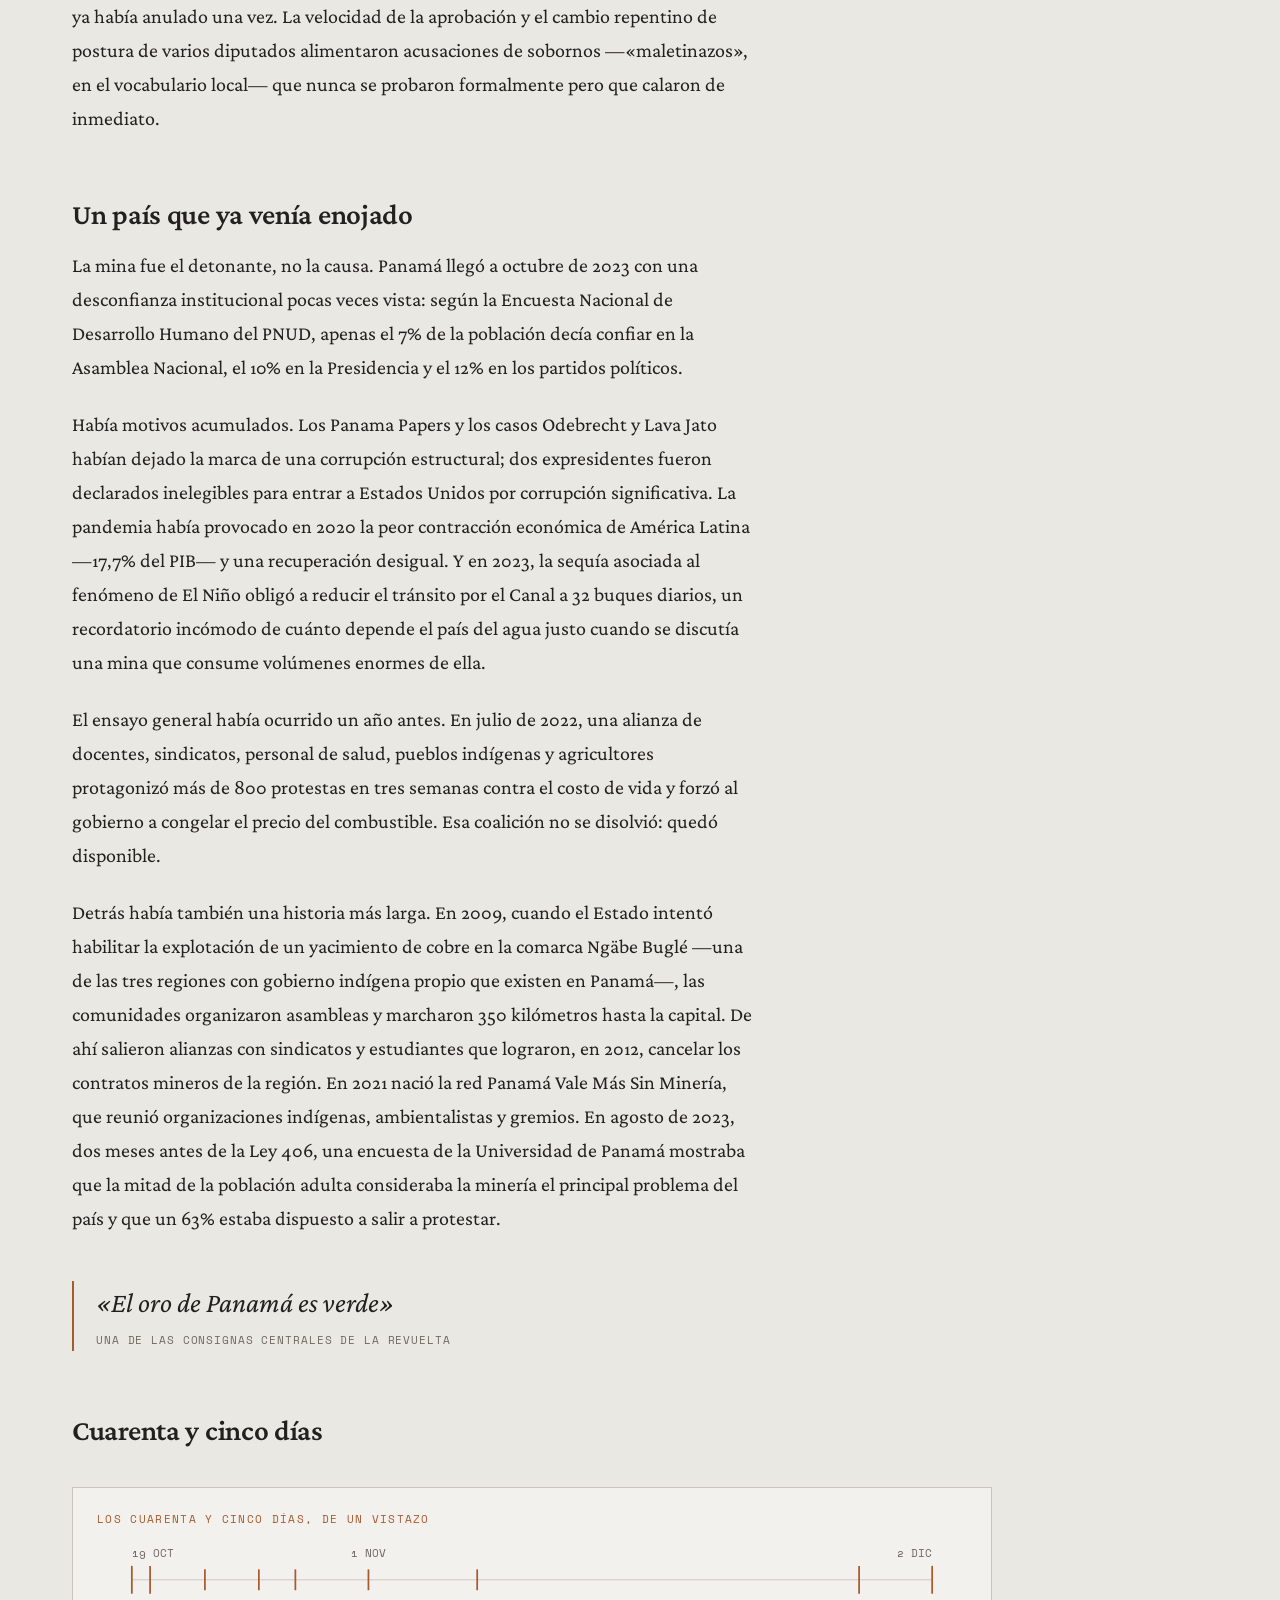
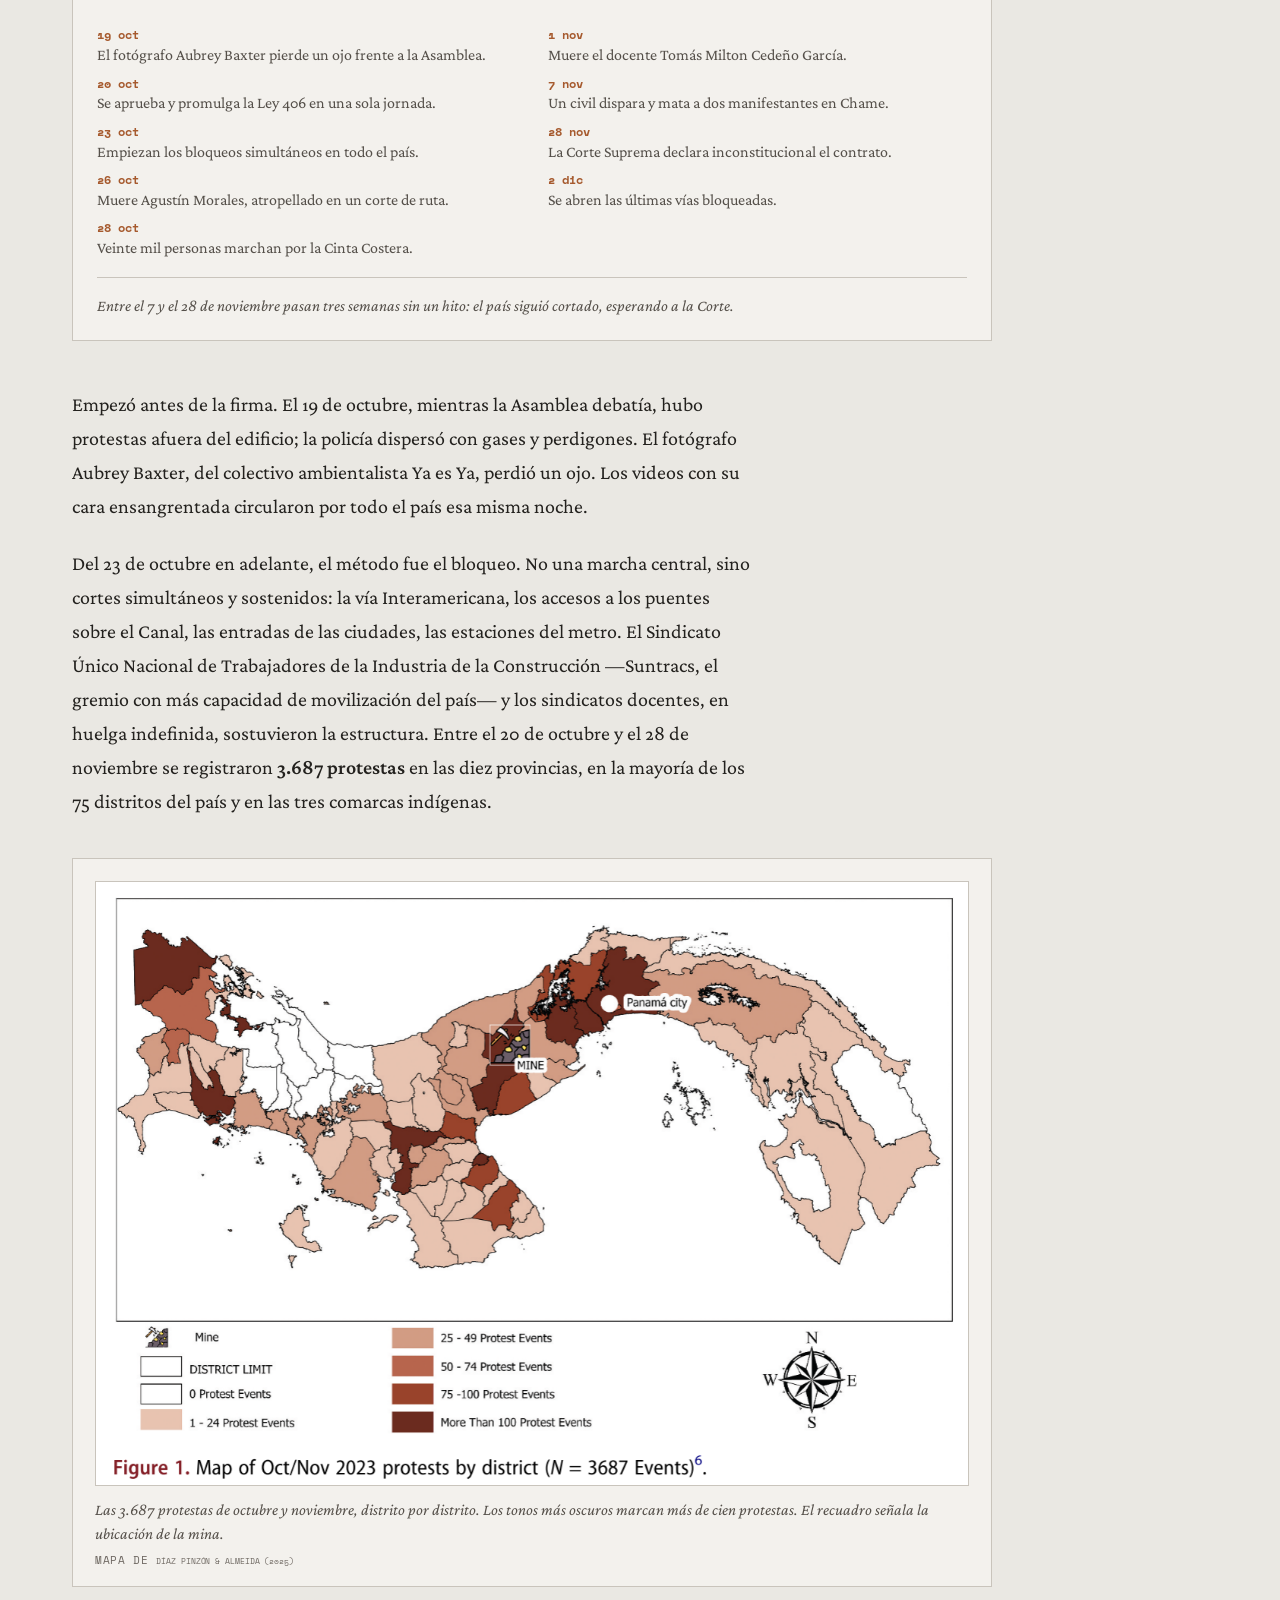
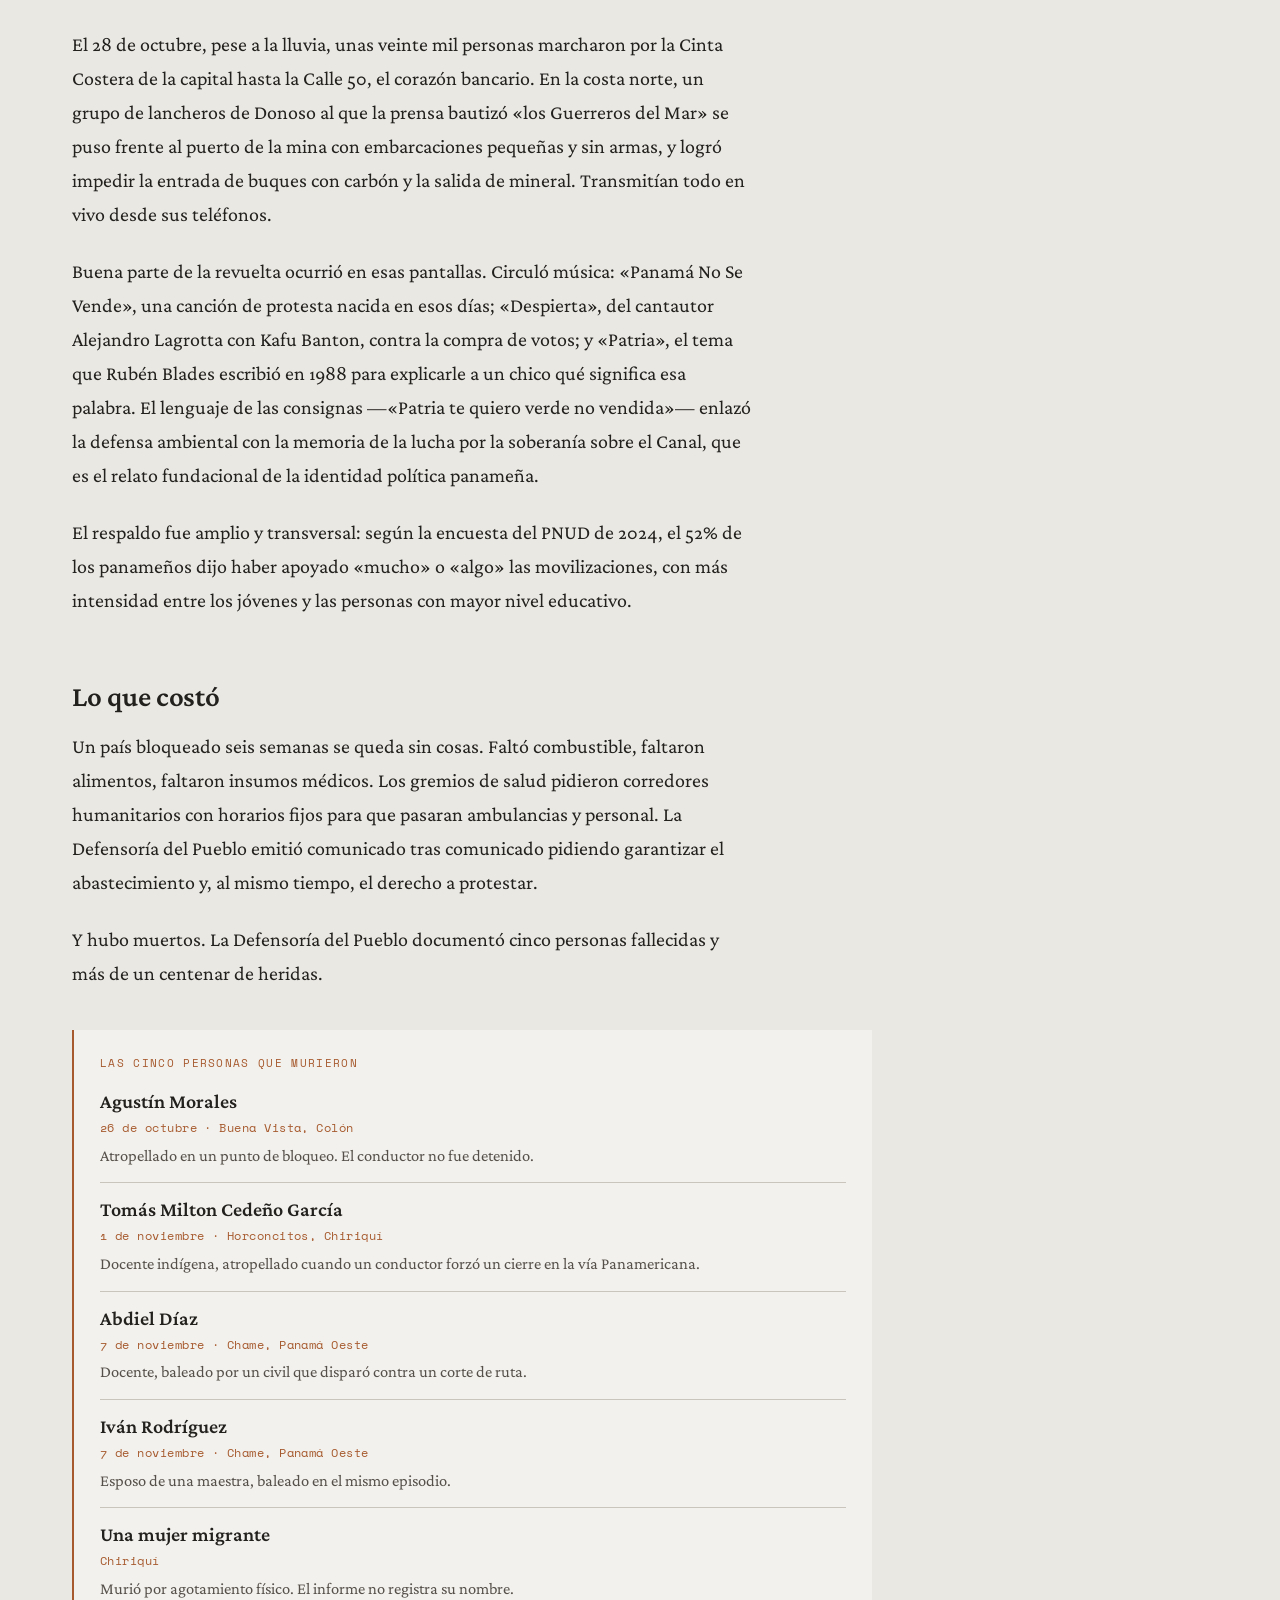
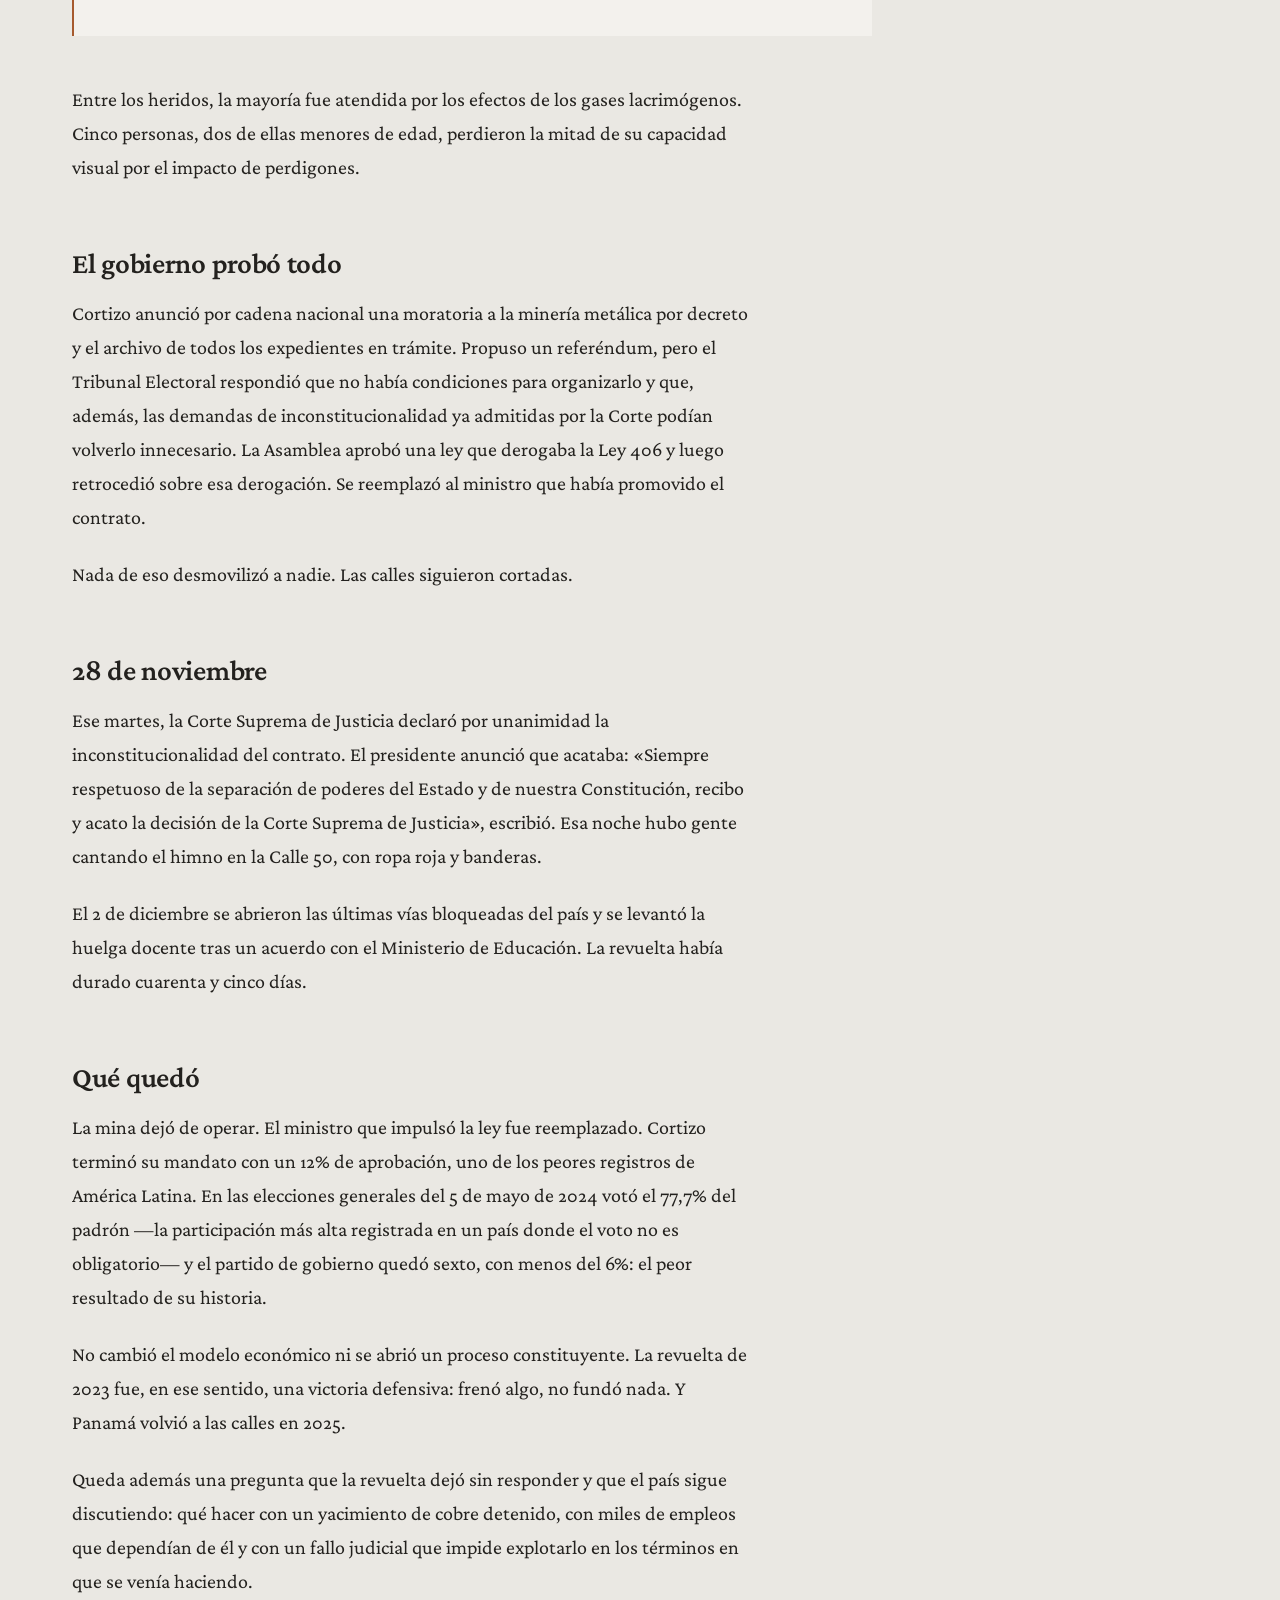
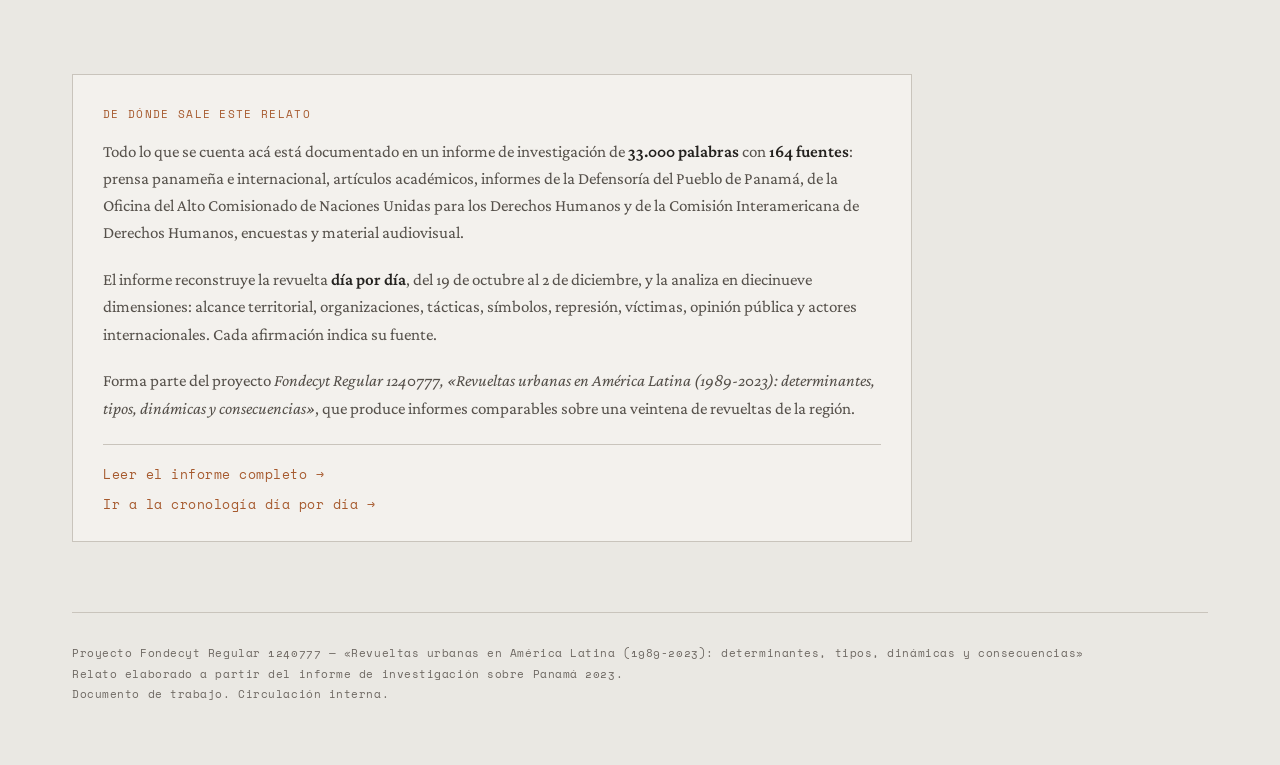
==== commit 14469e07: "Material visual para la pieza pública - Tarjeta de 1200x630 para cuando se comparte el link (se gene" ====
--- a/index.html
+++ b/index.html
@@ -9,6 +9,14 @@
   <meta property="og:title" content="Panamá no se vende · La revuelta de 2023">
   <meta property="og:description" content="Un contrato aprobado en cuarenta minutos, cuarenta y cinco días de bloqueos y un fallo unánime de la Corte Suprema.">
   <meta property="og:type" content="article">
+  <meta property="og:url" content="https://alonsomaranon-ai.github.io/panama-2023/">
+  <meta property="og:locale" content="es_ES">
+  <meta property="og:image" content="https://alonsomaranon-ai.github.io/panama-2023/imagenes/tarjeta.png">
+  <meta property="og:image:width" content="1200">
+  <meta property="og:image:height" content="630">
+  <meta property="og:image:alt" content="Panamá no se vende — cuarenta y cinco días de bloqueos contra un contrato minero aprobado en cuarenta minutos.">
+  <meta name="twitter:card" content="summary_large_image">
+  <meta name="twitter:image" content="https://alonsomaranon-ai.github.io/panama-2023/imagenes/tarjeta.png">
   <link rel="preconnect" href="https://fonts.googleapis.com">
   <link rel="preconnect" href="https://fonts.gstatic.com" crossorigin>
   <link href="https://fonts.googleapis.com/css2?family=Crimson+Pro:ital,wght@0,400;0,600;1,400;1,600&family=Space+Mono:wght@400;700&display=swap" rel="stylesheet">
@@ -75,10 +83,50 @@
 
       <h2>Cuarenta y cinco días</h2>
 
+      <figure class="linea-tiempo">
+        <div class="rotulo">Los cuarenta y cinco días, de un vistazo</div>
+        <svg viewBox="0 0 1000 74" role="img" aria-label="Línea de tiempo del 19 de octubre al 2 de diciembre de 2023 con nueve momentos marcados">
+          <line x1="40" y1="40" x2="960" y2="40" stroke="#C9C4BC" stroke-width="1"/>
+          <g stroke="#A65A2E" stroke-width="2">
+            <line x1="40"  y1="24" x2="40"  y2="56"/>
+            <line x1="61"  y1="24" x2="61"  y2="56"/>
+            <line x1="124" y1="28" x2="124" y2="52"/>
+            <line x1="186" y1="28" x2="186" y2="52"/>
+            <line x1="228" y1="28" x2="228" y2="52"/>
+            <line x1="312" y1="28" x2="312" y2="52"/>
+            <line x1="437" y1="28" x2="437" y2="52"/>
+            <line x1="876" y1="24" x2="876" y2="56"/>
+            <line x1="960" y1="24" x2="960" y2="56"/>
+          </g>
+          <g fill="#6E6862" font-family="'Space Mono', monospace" font-size="13">
+            <text x="40" y="14">19 OCT</text>
+            <text x="312" y="14" text-anchor="middle">1 NOV</text>
+            <text x="960" y="14" text-anchor="end">2 DIC</text>
+          </g>
+        </svg>
+        <ol class="hitos">
+          <li><b>19 oct</b> El fotógrafo Aubrey Baxter pierde un ojo frente a la Asamblea.</li>
+          <li><b>20 oct</b> Se aprueba y promulga la Ley 406 en una sola jornada.</li>
+          <li><b>23 oct</b> Empiezan los bloqueos simultáneos en todo el país.</li>
+          <li><b>26 oct</b> Muere Agustín Morales, atropellado en un corte de ruta.</li>
+          <li><b>28 oct</b> Veinte mil personas marchan por la Cinta Costera.</li>
+          <li><b>1 nov</b> Muere el docente Tomás Milton Cedeño García.</li>
+          <li><b>7 nov</b> Un civil dispara y mata a dos manifestantes en Chame.</li>
+          <li><b>28 nov</b> La Corte Suprema declara inconstitucional el contrato.</li>
+          <li><b>2 dic</b> Se abren las últimas vías bloqueadas.</li>
+        </ol>
+        <figcaption>Entre el 7 y el 28 de noviembre pasan tres semanas sin un hito: el país siguió cortado, esperando a la Corte.</figcaption>
+      </figure>
+
       <p>Empezó antes de la firma. El 19 de octubre, mientras la Asamblea debatía, hubo protestas afuera del edificio; la policía dispersó con gases y perdigones. El fotógrafo Aubrey Baxter, del colectivo ambientalista Ya es Ya, perdió un ojo. Los videos con su cara ensangrentada circularon por todo el país esa misma noche.</p>
 
       <p>Del 23 de octubre en adelante, el método fue el bloqueo. No una marcha central, sino cortes simultáneos y sostenidos: la vía Interamericana, los accesos a los puentes sobre el Canal, las entradas de las ciudades, las estaciones del metro. El Sindicato Único Nacional de Trabajadores de la Industria de la Construcción —Suntracs, el gremio con más capacidad de movilización del país— y los sindicatos docentes, en huelga indefinida, sostuvieron la estructura. Entre el 20 de octubre y el 28 de noviembre se registraron <b>3.687 protestas</b> en las diez provincias, en la mayoría de los 75 distritos del país y en las tres comarcas indígenas.</p>
 
+      <figure class="mapa">
+        <img src="imagenes/image13.png" alt="Mapa de Panamá con los distritos coloreados según la cantidad de protestas entre octubre y noviembre de 2023; los tonos más oscuros, con más de cien protestas, se concentran en el área metropolitana, la costa norte y la frontera occidental." loading="lazy">
+        <figcaption>Las 3.687 protestas de octubre y noviembre, distrito por distrito. Los tonos más oscuros marcan más de cien protestas. El recuadro señala la ubicación de la mina. <span class="credito">Mapa de <span class="cita">Díaz Pinzón &amp; Almeida (2025)</span></span></figcaption>
+      </figure>
+
       <p>El 28 de octubre, pese a la lluvia, unas veinte mil personas marcharon por la Cinta Costera de la capital hasta la Calle 50, el corazón bancario. En la costa norte, un grupo de lancheros de Donoso al que la prensa bautizó «los Guerreros del Mar» se puso frente al puerto de la mina con embarcaciones pequeñas y sin armas, y logró impedir la entrada de buques con carbón y la salida de mineral. Transmitían todo en vivo desde sus teléfonos.</p>
 
       <p>Buena parte de la revuelta ocurrió en esas pantallas. Circuló música: «Panamá No Se Vende», una canción de protesta nacida en esos días; «Despierta», del cantautor Alejandro Lagrotta con Kafu Banton, contra la compra de votos; y «Patria», el tema que Rubén Blades escribió en 1988 para explicarle a un chico qué significa esa palabra. El lenguaje de las consignas —«Patria te quiero verde no vendida»— enlazó la defensa ambiental con la memoria de la lucha por la soberanía sobre el Canal, que es el relato fundacional de la identidad política panameña.</p>
@@ -89,7 +137,38 @@
 
       <p>Un país bloqueado seis semanas se queda sin cosas. Faltó combustible, faltaron alimentos, faltaron insumos médicos. Los gremios de salud pidieron corredores humanitarios con horarios fijos para que pasaran ambulancias y personal. La Defensoría del Pueblo emitió comunicado tras comunicado pidiendo garantizar el abastecimiento y, al mismo tiempo, el derecho a protestar.</p>
 
-      <p>Y hubo muertos. La Defensoría documentó cinco personas fallecidas y más de un centenar de heridas. Dos manifestantes murieron atropellados en los puntos de bloqueo: Agustín Morales, el 26 de octubre en Buena Vista, provincia de Colón, y el docente indígena Tomás Milton Cedeño García, el 1 de noviembre en Horconcitos, Chiriquí. El 7 de noviembre, en un corte de la vía Panamericana a la altura de Chame, un civil abrió fuego y mató al docente Abdiel Díaz y a Iván Rodríguez. Una mujer migrante murió por agotamiento físico en Chiriquí.</p>
+      <p>Y hubo muertos. La Defensoría del Pueblo documentó cinco personas fallecidas y más de un centenar de heridas.</p>
+
+      <div class="victimas">
+        <div class="rotulo">Las cinco personas que murieron</div>
+        <ul>
+          <li>
+            <b>Agustín Morales</b>
+            <span class="donde">26 de octubre · Buena Vista, Colón</span>
+            <span class="como">Atropellado en un punto de bloqueo. El conductor no fue detenido.</span>
+          </li>
+          <li>
+            <b>Tomás Milton Cedeño García</b>
+            <span class="donde">1 de noviembre · Horconcitos, Chiriquí</span>
+            <span class="como">Docente indígena, atropellado cuando un conductor forzó un cierre en la vía Panamericana.</span>
+          </li>
+          <li>
+            <b>Abdiel Díaz</b>
+            <span class="donde">7 de noviembre · Chame, Panamá Oeste</span>
+            <span class="como">Docente, baleado por un civil que disparó contra un corte de ruta.</span>
+          </li>
+          <li>
+            <b>Iván Rodríguez</b>
+            <span class="donde">7 de noviembre · Chame, Panamá Oeste</span>
+            <span class="como">Esposo de una maestra, baleado en el mismo episodio.</span>
+          </li>
+          <li>
+            <b>Una mujer migrante</b>
+            <span class="donde">Chiriquí</span>
+            <span class="como">Murió por agotamiento físico. El informe no registra su nombre.</span>
+          </li>
+        </ul>
+      </div>
 
       <p>Entre los heridos, la mayoría fue atendida por los efectos de los gases lacrimógenos. Cinco personas, dos de ellas menores de edad, perdieron la mitad de su capacidad visual por el impacto de perdigones.</p>
 
--- a/estilos.css
+++ b/estilos.css
@@ -384,6 +384,80 @@
 }
 .puerta .acceso a:hover { text-decoration: underline; }
 
+/* ---- 11 quater. Los bloques visuales de la entrada --------------------- */
+
+/* La línea de tiempo. No dibuja "intensidad" de protesta porque el informe
+   no tiene un conteo diario: marca los nueve momentos y deja que se vea
+   solo lo que sí es un dato — el hueco de tres semanas antes del fallo. */
+.linea-tiempo {
+  margin: 40px 0 46px; max-width: 46em;
+  padding: 22px 24px 20px;
+  background: var(--papel-alto); border: 1px solid var(--linea);
+}
+.linea-tiempo .rotulo,
+.victimas .rotulo {
+  font-family: var(--mono); font-size: 11px; letter-spacing: .12em;
+  text-transform: uppercase; color: var(--cobre); margin-bottom: 16px;
+}
+.linea-tiempo svg { width: 100%; height: auto; display: block; }
+.linea-tiempo .hitos {
+  list-style: none; margin: 18px 0 0; padding: 0;
+  columns: 2; column-gap: 32px;
+}
+@media (max-width: 640px) { .linea-tiempo .hitos { columns: 1; } }
+.linea-tiempo .hitos li {
+  break-inside: avoid; margin-bottom: 9px;
+  font-size: 16px; line-height: 1.4; color: var(--tinta-suave);
+}
+.linea-tiempo .hitos b {
+  font-family: var(--mono); font-size: 12px; font-weight: 700;
+  color: var(--cobre); display: block;
+}
+.linea-tiempo figcaption {
+  margin-top: 18px; padding-top: 14px; border-top: 1px solid var(--linea);
+  font-family: var(--serif); font-style: italic; font-size: 16px;
+  color: var(--tinta-suave); text-transform: none; letter-spacing: 0;
+}
+
+/* El mapa: se le permite salir de la columna de texto, como en el informe */
+.mapa { margin: 40px 0; max-width: 46em; }
+.mapa img { border: 1px solid var(--linea); background: #fff; }
+.mapa figcaption {
+  font-family: var(--serif); font-size: 16px; line-height: 1.5;
+  font-style: italic; color: var(--tinta-suave);
+  margin-top: 12px; text-transform: none; letter-spacing: 0;
+  border: none; padding: 0;
+}
+.mapa .credito {
+  display: block; margin-top: 6px; font-style: normal;
+  font-family: var(--mono); font-size: 11px; letter-spacing: .06em;
+  text-transform: uppercase; color: var(--tinta-tenue);
+}
+
+/* Las cinco muertes. Sin dramatismo: nombre, fecha, lugar y qué pasó.
+   La sobriedad tipográfica es lo que hace que se lean como personas. */
+.victimas {
+  margin: 40px 0 46px; max-width: 40em;
+  padding: 24px 26px 20px;
+  border-left: 2px solid var(--cobre); background: var(--papel-alto);
+}
+.victimas ul { list-style: none; margin: 0; padding: 0; }
+.victimas li {
+  padding: 14px 0; border-top: 1px solid var(--linea);
+}
+.victimas li:first-child { border-top: none; padding-top: 0; }
+.victimas b {
+  display: block; font-size: 20px; font-weight: 600; color: var(--tinta);
+  line-height: 1.25;
+}
+.victimas .donde {
+  display: block; font-family: var(--mono); font-size: 11.5px;
+  letter-spacing: .04em; color: var(--cobre); margin: 4px 0 6px;
+}
+.victimas .como {
+  display: block; font-size: 16.5px; line-height: 1.5; color: var(--tinta-suave);
+}
+
 /* ---- 11 ter. Índice de preguntas y listas reales ----------------------- */
 
 /* El índice que abre las secciones 1 y 3: diecinueve preguntas son muchas
